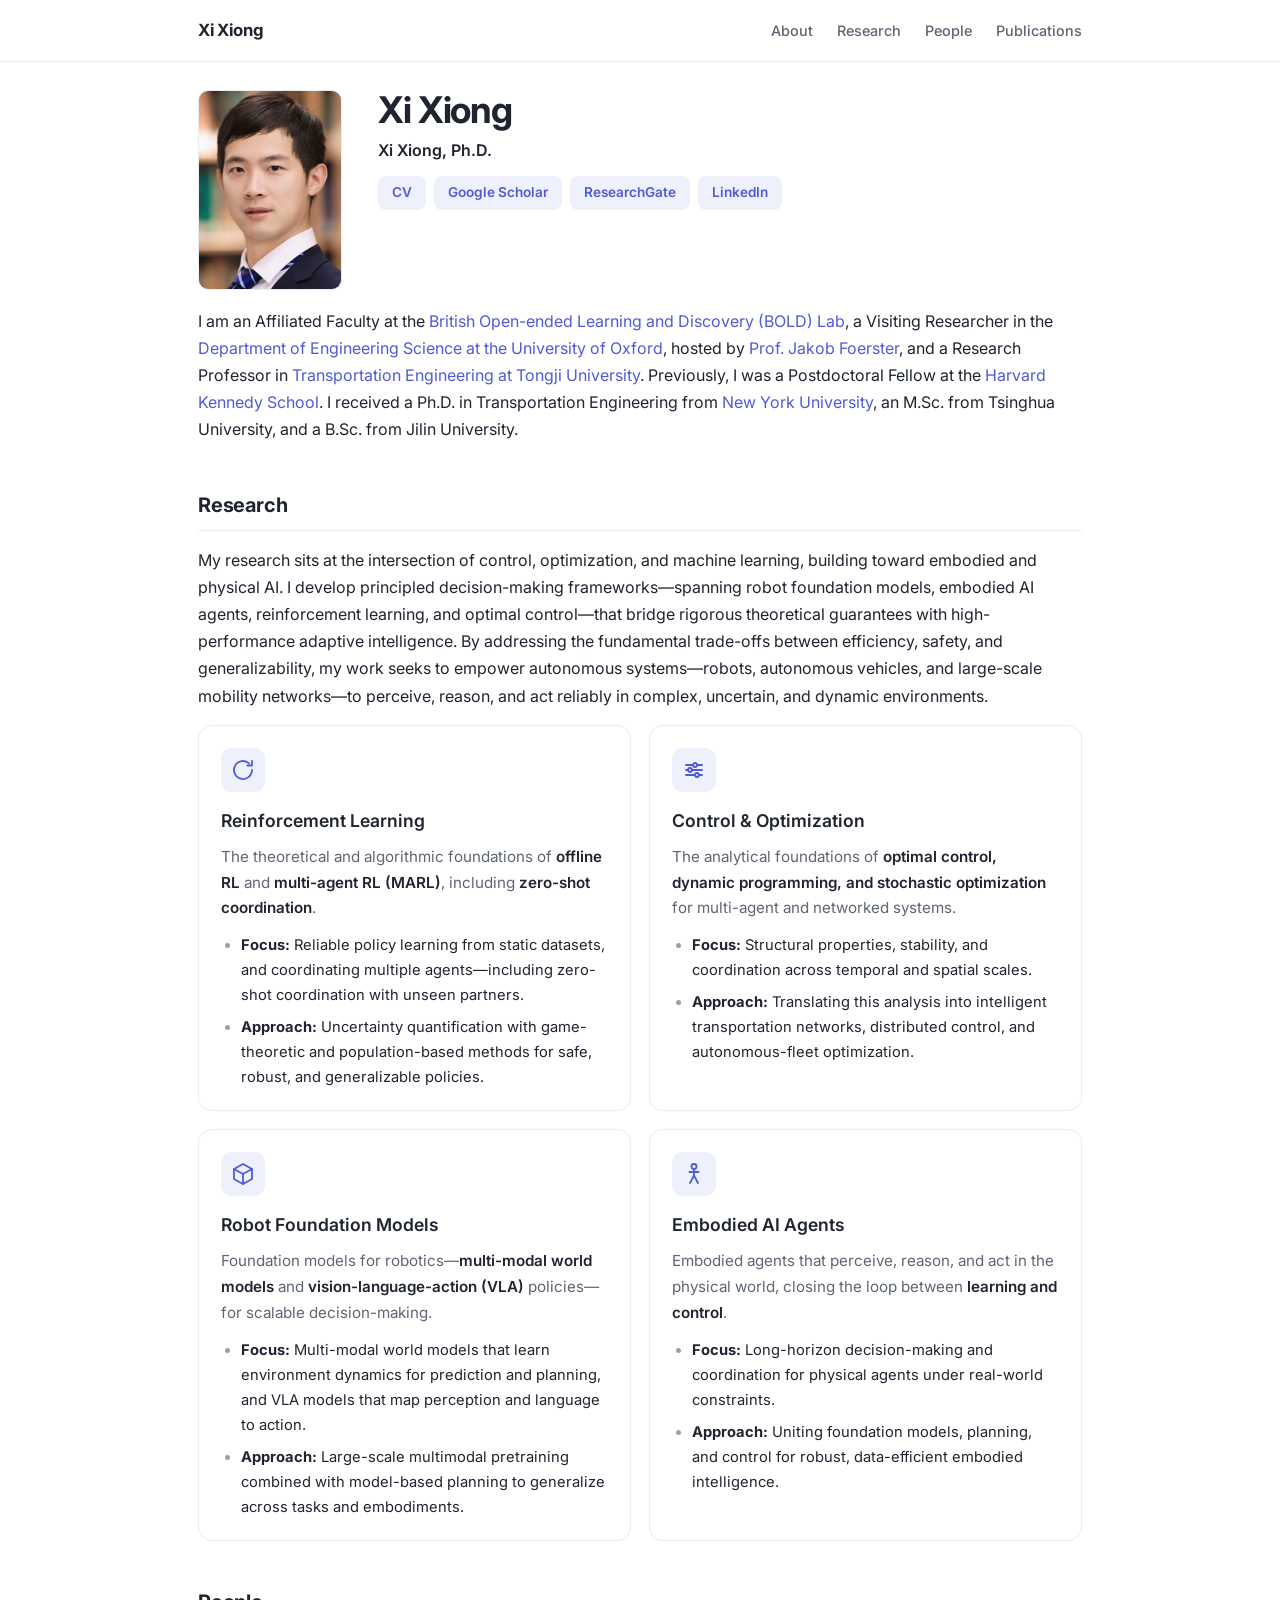
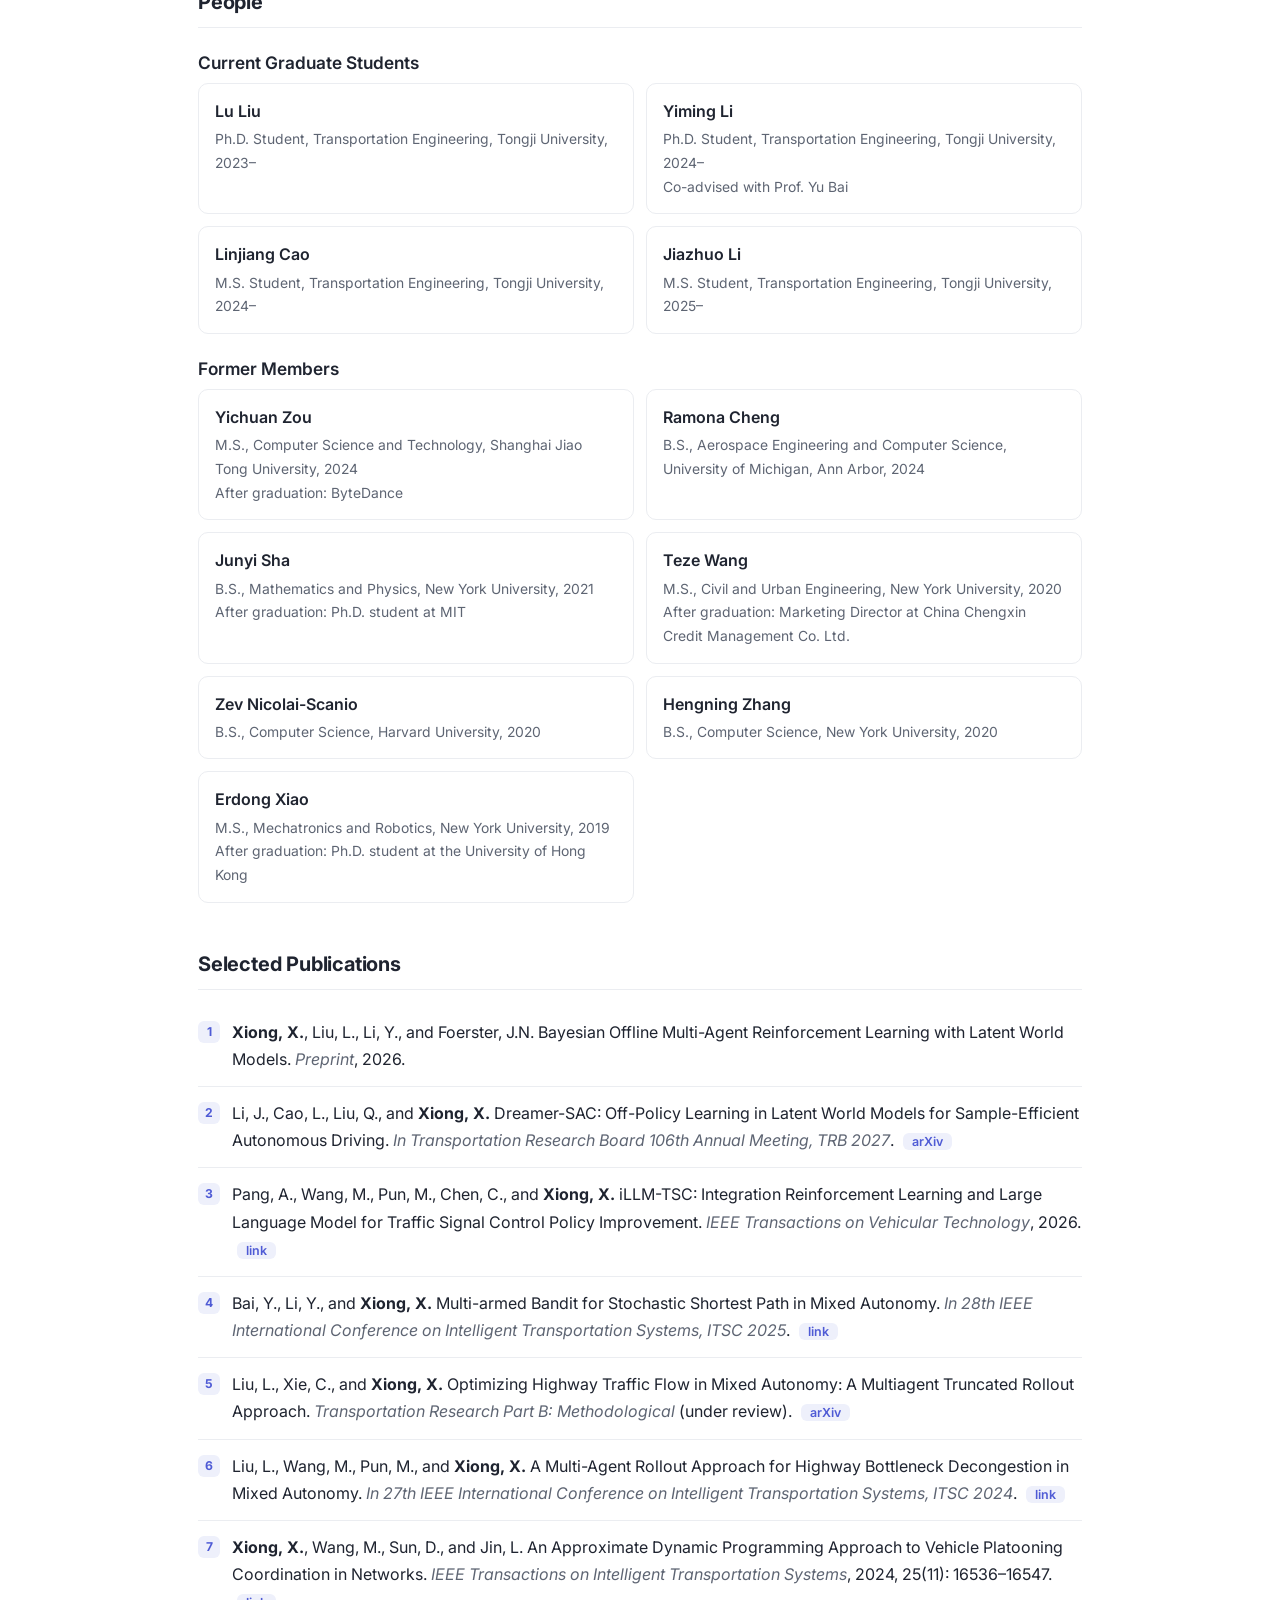
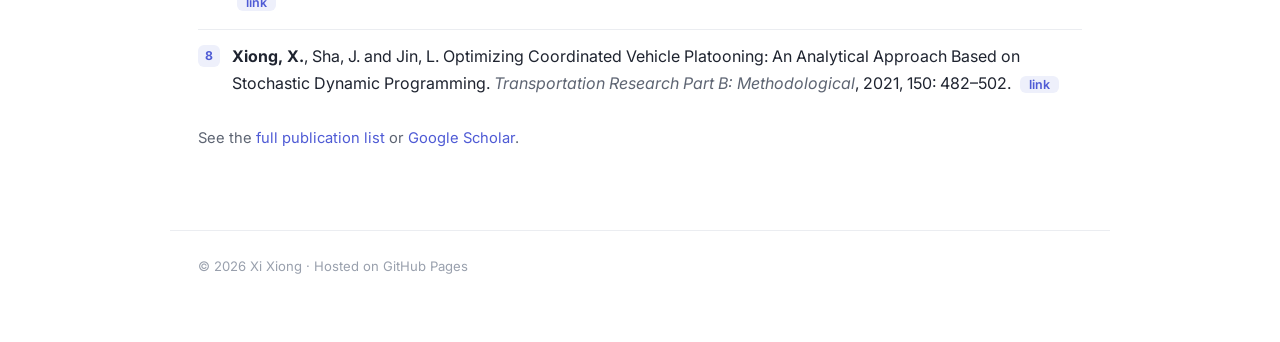
==== index.html @ fd5416a9 "Move Bayesian Offline MARL to top of selected publications Co-Authored-By: Claude Opus 4.8 <noreply@" ====
<!DOCTYPE html>
<html lang="en">
<head>
<meta charset="UTF-8" />
<meta name="viewport" content="width=device-width, initial-scale=1.0" />
<title>Xi Xiong</title>
<meta name="description" content="Xi Xiong, Ph.D. — Visiting Researcher at the University of Oxford and Research Professor at Tongji University. Robot foundation models, embodied AI agents, reinforcement learning, and control & optimization." />
<link rel="stylesheet" href="style.css" />
<link rel="preconnect" href="https://fonts.googleapis.com" />
<link rel="preconnect" href="https://fonts.gstatic.com" crossorigin />
<link href="https://fonts.googleapis.com/css2?family=Newsreader:ital,opsz,wght@0,6..72,400;0,6..72,500;0,6..72,600;1,6..72,400&family=Inter:wght@400;500;600&display=swap" rel="stylesheet" />
</head>
<body>
<header class="site-header">
  <nav class="nav">
    <a class="nav-brand" href="#top">Xi Xiong</a>
    <button class="nav-toggle" aria-label="Menu" aria-expanded="false">☰</button>
    <ul class="nav-links">
      <li><a href="#about">About</a></li>
      <li><a href="#research">Research</a></li>
      <li><a href="#people">People</a></li>
      <li><a href="#publications">Publications</a></li>
    </ul>
  </nav>
</header>

<main id="top">
  <!-- ===================== About ===================== -->
  <section id="about">
    <div class="hero">
      <div class="hero-photo">
        <img src="xiong.jpg" alt="Xi Xiong" />
      </div>
      <div class="hero-text">
        <h1>Xi Xiong</h1>
        <p class="role"><b>Xi Xiong, Ph.D.</b></p>
        <ul class="profile-links">
          <li><a href="CV_Xiong.pdf" target="_blank" rel="noopener">CV</a></li>
          <li><a href="https://scholar.google.com/citations?user=4gqyNAQAAAAJ&hl=en" target="_blank" rel="noopener">Google Scholar</a></li>
          <li><a href="https://www.researchgate.net/profile/Xi-Xiong-9" target="_blank" rel="noopener">ResearchGate</a></li>
          <li><a href="https://www.linkedin.com/in/xi-xiong-317159161/" target="_blank" rel="noopener">LinkedIn</a></li>
        </ul>
      </div>
    </div>

    <p class="lead">
      I am an Affiliated Faculty at the <a href="https://bold-lab.ai" target="_blank" rel="noopener">British Open-ended Learning and Discovery (BOLD) Lab</a>,
      a Visiting Researcher in the
      <a href="https://eng.ox.ac.uk" target="_blank" rel="noopener">Department of Engineering Science at the University of Oxford</a>,
      hosted by <a href="https://www.jakobfoerster.com" target="_blank" rel="noopener">Prof. Jakob Foerster</a>,
      and a Research Professor in
      <a href="https://tjjt.tongji.edu.cn/English_Home/HOME.htm" target="_blank" rel="noopener">Transportation Engineering at Tongji University</a>.
      Previously, I was a Postdoctoral Fellow at the
      <a href="https://www.hks.harvard.edu/" target="_blank" rel="noopener">Harvard Kennedy School</a>.
      I received a Ph.D. in Transportation Engineering from
      <a href="https://www.nyu.edu/" target="_blank" rel="noopener">New York University</a>,
      an M.Sc. from Tsinghua University, and a B.Sc. from Jilin University.
    </p>
  </section>

  <!-- ===================== Research ===================== -->
  <section id="research">
    <h2>Research</h2>
    <p>
      My research sits at the intersection of control, optimization, and machine learning, building toward embodied
      and physical AI. I develop principled decision-making frameworks—spanning robot foundation models, embodied
      AI agents, reinforcement learning, and optimal control—that bridge rigorous theoretical guarantees with
      high-performance adaptive intelligence. By addressing the fundamental trade-offs between efficiency, safety,
      and generalizability, my work seeks to empower autonomous systems—robots, autonomous vehicles, and
      large-scale mobility networks—to perceive, reason, and act reliably in complex, uncertain, and dynamic
      environments.
    </p>

    <div class="research-grid">
      <div class="research-card">
        <div class="rc-icon">
          <svg viewBox="0 0 24 24" fill="none" stroke="currentColor" stroke-width="1.8" stroke-linecap="round" stroke-linejoin="round"><path d="M21 12a9 9 0 1 1-3-6.7"/><path d="M21 3v4.5h-4.5"/></svg>
        </div>
        <h3>Reinforcement Learning</h3>
        <p>The theoretical and algorithmic foundations of <b>offline RL</b> and <b>multi-agent RL (MARL)</b>, including <b>zero-shot coordination</b>.</p>
        <ul class="tight">
          <li><b>Focus:</b> Reliable policy learning from static datasets, and coordinating multiple agents—including zero-shot coordination with unseen partners.</li>
          <li><b>Approach:</b> Uncertainty quantification with game-theoretic and population-based methods for safe, robust, and generalizable policies.</li>
        </ul>
      </div>

      <div class="research-card">
        <div class="rc-icon">
          <svg viewBox="0 0 24 24" fill="none" stroke="currentColor" stroke-width="1.8" stroke-linecap="round" stroke-linejoin="round"><path d="M4 7h7M15 7h5"/><path d="M4 12h2M10 12h10"/><path d="M4 17h9M17 17h3"/><circle cx="13" cy="7" r="2"/><circle cx="8" cy="12" r="2"/><circle cx="15" cy="17" r="2"/></svg>
        </div>
        <h3>Control &amp; Optimization</h3>
        <p>The analytical foundations of <b>optimal control, dynamic programming, and stochastic optimization</b> for multi-agent and networked systems.</p>
        <ul class="tight">
          <li><b>Focus:</b> Structural properties, stability, and coordination across temporal and spatial scales.</li>
          <li><b>Approach:</b> Translating this analysis into intelligent transportation networks, distributed control, and autonomous-fleet optimization.</li>
        </ul>
      </div>

      <div class="research-card">
        <div class="rc-icon">
          <svg viewBox="0 0 24 24" fill="none" stroke="currentColor" stroke-width="1.8" stroke-linecap="round" stroke-linejoin="round"><path d="M12 2 3 7v10l9 5 9-5V7z"/><path d="M3 7l9 5 9-5"/><path d="M12 12v10"/></svg>
        </div>
        <h3>Robot Foundation Models</h3>
        <p>Foundation models for robotics—<b>multi-modal world models</b> and <b>vision-language-action (VLA)</b> policies—for scalable decision-making.</p>
        <ul class="tight">
          <li><b>Focus:</b> Multi-modal world models that learn environment dynamics for prediction and planning, and VLA models that map perception and language to action.</li>
          <li><b>Approach:</b> Large-scale multimodal pretraining combined with model-based planning to generalize across tasks and embodiments.</li>
        </ul>
      </div>

      <div class="research-card">
        <div class="rc-icon">
          <svg viewBox="0 0 24 24" fill="none" stroke="currentColor" stroke-width="1.8" stroke-linecap="round" stroke-linejoin="round"><circle cx="12" cy="4.5" r="2.5"/><path d="M12 7v6.5"/><path d="M7.5 10h9"/><path d="M12 13.5 8 21M12 13.5 16 21"/></svg>
        </div>
        <h3>Embodied AI Agents</h3>
        <p>Embodied agents that perceive, reason, and act in the physical world, closing the loop between <b>learning and control</b>.</p>
        <ul class="tight">
          <li><b>Focus:</b> Long-horizon decision-making and coordination for physical agents under real-world constraints.</li>
          <li><b>Approach:</b> Uniting foundation models, planning, and control for robust, data-efficient embodied intelligence.</li>
        </ul>
      </div>
    </div>
  </section>

  <!-- ===================== People ===================== -->
  <section id="people">
    <h2>People</h2>

    <h3>Current Graduate Students</h3>
    <div class="people-group">
      <div class="person">
        <div class="name">Lu Liu</div>
        <div class="meta">Ph.D. Student, Transportation Engineering, Tongji University, 2023–</div>
      </div>
      <div class="person">
        <div class="name">Yiming Li</div>
        <div class="meta">Ph.D. Student, Transportation Engineering, Tongji University, 2024–<br />
          Co-advised with <a href="https://tjjt.tongji.edu.cn/info/3028/9691.htm" target="_blank" rel="noopener">Prof. Yu Bai</a></div>
      </div>
      <div class="person">
        <div class="name">Linjiang Cao</div>
        <div class="meta">M.S. Student, Transportation Engineering, Tongji University, 2024–</div>
      </div>
      <div class="person">
        <div class="name">Jiazhuo Li</div>
        <div class="meta">M.S. Student, Transportation Engineering, Tongji University, 2025–</div>
      </div>
    </div>

    <h3>Former Members</h3>
    <div class="people-group">
      <div class="person">
        <div class="name">Yichuan Zou</div>
        <div class="meta">M.S., Computer Science and Technology, Shanghai Jiao Tong University, 2024<br />
          After graduation: ByteDance</div>
      </div>
      <div class="person">
        <div class="name">Ramona Cheng</div>
        <div class="meta">B.S., Aerospace Engineering and Computer Science, University of Michigan, Ann Arbor, 2024</div>
      </div>
      <div class="person">
        <div class="name">Junyi Sha</div>
        <div class="meta">B.S., Mathematics and Physics, New York University, 2021<br />
          After graduation: Ph.D. student at MIT</div>
      </div>
      <div class="person">
        <div class="name">Teze Wang</div>
        <div class="meta">M.S., Civil and Urban Engineering, New York University, 2020<br />
          After graduation: Marketing Director at China Chengxin Credit Management Co. Ltd.</div>
      </div>
      <div class="person">
        <div class="name">Zev Nicolai-Scanio</div>
        <div class="meta">B.S., Computer Science, Harvard University, 2020</div>
      </div>
      <div class="person">
        <div class="name">Hengning Zhang</div>
        <div class="meta">B.S., Computer Science, New York University, 2020</div>
      </div>
      <div class="person">
        <div class="name">Erdong Xiao</div>
        <div class="meta">M.S., Mechatronics and Robotics, New York University, 2019<br />
          After graduation: Ph.D. student at the University of Hong Kong</div>
      </div>
    </div>
  </section>

  <!-- ===================== Selected Publications ===================== -->
  <section id="publications">
    <h2>Selected Publications</h2>
    <ol class="pub-list">
      <li><span class="me">Xiong, X.</span>, Liu, L., Li, Y., and Foerster, J.N. Bayesian Offline Multi-Agent Reinforcement Learning with Latent World Models. <i>Preprint</i>, 2026.</li>
      <li>Li, J., Cao, L., Liu, Q., and <span class="me">Xiong, X.</span> Dreamer-SAC: Off-Policy Learning in Latent World Models for Sample-Efficient Autonomous Driving. <i>In Transportation Research Board 106th Annual Meeting, TRB 2027</i>. <a class="taglink" href="https://arxiv.org/abs/2608.10386" target="_blank" rel="noopener">arXiv</a></li>
      <li>Pang, A., Wang, M., Pun, M., Chen, C., and <span class="me">Xiong, X.</span> iLLM-TSC: Integration Reinforcement Learning and Large Language Model for Traffic Signal Control Policy Improvement. <i>IEEE Transactions on Vehicular Technology</i>, 2026. <a class="taglink" href="https://ieeexplore.ieee.org/abstract/document/11434951" target="_blank" rel="noopener">link</a></li>
      <li>Bai, Y., Li, Y., and <span class="me">Xiong, X.</span> Multi-armed Bandit for Stochastic Shortest Path in Mixed Autonomy. <i>In 28th IEEE International Conference on Intelligent Transportation Systems, ITSC 2025</i>. <a class="taglink" href="https://ieeexplore.ieee.org/document/11423731" target="_blank" rel="noopener">link</a></li>
      <li>Liu, L., Xie, C., and <span class="me">Xiong, X.</span> Optimizing Highway Traffic Flow in Mixed Autonomy: A Multiagent Truncated Rollout Approach. <i>Transportation Research Part B: Methodological</i> (under review). <a class="taglink" href="https://arxiv.org/pdf/2508.19203" target="_blank" rel="noopener">arXiv</a></li>
      <li>Liu, L., Wang, M., Pun, M., and <span class="me">Xiong, X.</span> A Multi-Agent Rollout Approach for Highway Bottleneck Decongestion in Mixed Autonomy. <i>In 27th IEEE International Conference on Intelligent Transportation Systems, ITSC 2024</i>. <a class="taglink" href="https://ieeexplore.ieee.org/document/10920050" target="_blank" rel="noopener">link</a></li>
      <li><span class="me">Xiong, X.</span>, Wang, M., Sun, D., and Jin, L. An Approximate Dynamic Programming Approach to Vehicle Platooning Coordination in Networks. <i>IEEE Transactions on Intelligent Transportation Systems</i>, 2024, 25(11): 16536–16547. <a class="taglink" href="https://ieeexplore.ieee.org/abstract/document/10591414" target="_blank" rel="noopener">link</a></li>
      <li><span class="me">Xiong, X.</span>, Sha, J. and Jin, L. Optimizing Coordinated Vehicle Platooning: An Analytical Approach Based on Stochastic Dynamic Programming. <i>Transportation Research Part B: Methodological</i>, 2021, 150: 482–502. <a class="taglink" href="https://www.sciencedirect.com/science/article/pii/S019126152100120X?dgcid=coauthor" target="_blank" rel="noopener">link</a></li>
    </ol>
    <p class="see-all">See the <a href="publication.html">full publication list</a> or <a href="https://scholar.google.com/citations?user=4gqyNAQAAAAJ&hl=en" target="_blank" rel="noopener">Google Scholar</a>.</p>
  </section>
</main>

<footer class="site-footer">
  <p>© <span id="year"></span> Xi Xiong · Hosted on GitHub Pages</p>
</footer>

<script>
  document.getElementById('year').textContent = new Date().getFullYear();
  const toggle = document.querySelector('.nav-toggle');
  const links = document.querySelector('.nav-links');
  toggle.addEventListener('click', () => {
    const open = links.classList.toggle('open');
    toggle.setAttribute('aria-expanded', open);
  });
  links.addEventListener('click', e => { if (e.target.tagName === 'A') links.classList.remove('open'); });
</script>
</body>
</html>
---- style.css ----
/* ============================================================
   Clean single-accent theme — restrained, mostly neutral
   ============================================================ */
:root {
  --bg: #ffffff;
  --fg: #1f2430;
  --muted: #5e6573;
  --faint: #99a0ad;
  --line: #ebedf1;
  --card: #ffffff;

  --accent: #4f5bd5;        /* one calm indigo accent */
  --accent-dark: #3a45b0;
  --accent-soft: #eef0fb;

  --sans: 'Inter', -apple-system, BlinkMacSystemFont, 'Segoe UI', Helvetica, Arial, sans-serif;
  --maxw: 940px;
}

* { box-sizing: border-box; }
html { scroll-behavior: smooth; }
body {
  margin: 0;
  background: var(--bg);
  color: var(--fg);
  font-family: var(--sans);
  font-size: 16px;
  line-height: 1.7;
  -webkit-font-smoothing: antialiased;
}

a { color: var(--accent); text-decoration: none; }
a:hover { color: var(--accent-dark); text-decoration: underline; text-underline-offset: 2px; }

/* ===== Header / nav ===== */
.site-header {
  position: sticky; top: 0; z-index: 50;
  background: rgba(255, 255, 255, 0.9);
  backdrop-filter: blur(8px);
  border-bottom: 1px solid var(--line);
}
.nav {
  max-width: var(--maxw);
  margin: 0 auto;
  padding: 16px 28px;
  display: flex; align-items: center; justify-content: space-between;
}
.nav-brand { font-size: 1.05rem; font-weight: 700; color: var(--fg); letter-spacing: -0.01em; }
.nav-links { display: flex; gap: 24px; list-style: none; margin: 0; padding: 0; }
.nav-links a { color: var(--muted); font-size: 0.9rem; font-weight: 500; }
.nav-links a:hover { color: var(--accent); text-decoration: none; }
.nav-links a.current { color: var(--accent); }
.nav-toggle { display: none; background: none; border: none; font-size: 1.3rem; cursor: pointer; color: var(--fg); }

/* ===== Layout ===== */
main { max-width: var(--maxw); margin: 0 auto; padding: 0 28px 20px; }

/* Single-page sections */
section[id] { scroll-margin-top: 76px; }
section + section { margin-top: 8px; }
.lead { margin-top: 2px; }
.see-all { margin-top: 16px; font-size: 0.92rem; color: var(--muted); }

.page-title {
  font-size: 2.1rem; font-weight: 700; letter-spacing: -0.02em;
  margin: 30px 0 10px;
}
h2 {
  font-size: 1.25rem; font-weight: 700; letter-spacing: -0.01em;
  margin: 44px 0 16px; padding-bottom: 8px;
  border-bottom: 1px solid var(--line);
}
h3 { font-size: 1.08rem; font-weight: 600; margin: 20px 0 6px; }
p { margin: 0 0 15px; }

/* ===== Home hero ===== */
.hero { display: flex; gap: 36px; align-items: flex-start; padding: 28px 0 8px; }
.hero-photo img {
  width: 144px; height: 200px; object-fit: cover;
  border-radius: 10px; border: 1px solid var(--line);
}
.hero-text h1 { font-size: 2.3rem; font-weight: 700; letter-spacing: -0.03em; margin: 0 0 8px; line-height: 1.08; }
.hero-text .role { margin: 0 0 12px; }
.hero-text .role b { font-weight: 600; }
.affil { color: var(--muted); font-size: 0.92rem; margin: 0 0 14px; }
.affil a { color: var(--muted); }
.affil a:hover { color: var(--accent); }

.profile-links {
  display: flex; flex-wrap: wrap; gap: 8px;
  list-style: none; margin: 12px 0 0; padding: 0;
}
.profile-links a {
  display: inline-block; padding: 5px 14px; border-radius: 8px;
  background: var(--accent-soft); color: var(--accent);
  font-size: 0.85rem; font-weight: 600;
}
.profile-links a:hover { background: var(--accent); color: #fff; text-decoration: none; }

/* ===== Lists ===== */
ul.tight { margin: 0 0 14px; padding-left: 20px; }
ul.tight li { margin-bottom: 5px; }
ul.tight li::marker { color: var(--faint); }

/* Interests — vertical list, one topic per row */
.interests { display: flex; flex-direction: column; list-style: none; margin: 4px 0 8px; padding: 0; }
.interests li {
  position: relative; padding: 4px 0 4px 20px;
  font-size: 0.96rem; font-weight: 500;
  border-bottom: 1px solid var(--line);
}
.interests li:last-child { border-bottom: none; }
.interests li::before {
  content: ""; position: absolute; left: 2px; top: 50%;
  transform: translateY(-50%);
  width: 6px; height: 6px; border-radius: 50%;
  background: var(--accent);
}

/* News */
.news { list-style: none; margin: 0; padding: 0; }
.news li { padding: 14px 0; border-bottom: 1px solid var(--line); display: flex; gap: 20px; }
.news li:last-child { border-bottom: none; }
.news .date {
  flex: none; min-width: 100px; color: var(--accent);
  font-size: 0.8rem; font-weight: 600; padding-top: 2px;
}
.news .what { margin: 0; }

/* ===== Research ===== */
.research-grid { display: grid; grid-template-columns: 1fr 1fr; gap: 18px; margin-top: 4px; }
.research-card {
  background: var(--card); border: 1px solid var(--line);
  border-radius: 14px; padding: 22px 22px 20px;
}
.rc-icon {
  width: 44px; height: 44px; border-radius: 11px;
  background: var(--accent-soft); color: var(--accent);
  display: flex; align-items: center; justify-content: center;
  margin-bottom: 14px;
}
.rc-icon svg { width: 24px; height: 24px; }
.research-card h3 { margin: 0 0 8px; font-size: 1.1rem; }
.research-card > p { margin: 0 0 12px; font-size: 0.95rem; color: var(--muted); }
.research-card > p b { color: var(--fg); font-weight: 600; }
.research-card ul.tight { margin: 0; font-size: 0.92rem; }
.research-card ul.tight li { margin-bottom: 7px; }
.research-card ul.tight li:last-child { margin-bottom: 0; }

/* ===== People ===== */
.people-group { display: grid; grid-template-columns: 1fr 1fr; gap: 12px; }
.person {
  background: var(--card); border: 1px solid var(--line);
  border-radius: 10px; padding: 14px 16px;
}
.person .name { font-weight: 600; }
.person .meta { color: var(--muted); font-size: 0.87rem; margin-top: 3px; }
.person .meta .after { color: var(--accent); }
.person .meta a { color: var(--muted); }
.person .meta a:hover { color: var(--accent); }

/* ===== Publications ===== */
.pub-list { margin: 0; padding: 0; list-style: none; counter-reset: pub; }
.pub-list li {
  position: relative; padding: 13px 0 13px 34px;
  border-bottom: 1px solid var(--line);
}
.pub-list li:last-child { border-bottom: none; }
.pub-list li::before {
  counter-increment: pub; content: counter(pub);
  position: absolute; left: 0; top: 15px;
  width: 22px; height: 22px; line-height: 22px; text-align: center;
  background: var(--accent-soft); color: var(--accent);
  border-radius: 6px; font-size: 0.76rem; font-weight: 700;
}
.pub-list i { color: var(--muted); }
.pub-list .me { color: var(--fg); font-weight: 700; }
.taglink {
  font-size: 0.78rem; font-weight: 600;
  margin-left: 5px; padding: 1px 9px; border-radius: 6px;
  background: var(--accent-soft); color: var(--accent);
}
.taglink:hover { background: var(--accent); color: #fff; text-decoration: none; }

/* ===== Teaching ===== */
.teach-block { margin-bottom: 18px; }
.teach-block .inst { font-weight: 600; }

/* ===== Footer ===== */
.site-footer {
  max-width: var(--maxw); margin: 44px auto 0;
  padding: 24px 28px 50px; border-top: 1px solid var(--line);
  color: var(--faint); font-size: 0.82rem;
}

/* ===== Mobile ===== */
@media (max-width: 660px) {
  .nav-toggle { display: block; }
  .nav-links {
    display: none; position: absolute; top: 100%; left: 0; right: 0;
    flex-direction: column; gap: 0;
    background: var(--bg); border-bottom: 1px solid var(--line);
    padding: 6px 28px 16px;
  }
  .nav-links.open { display: flex; }
  .nav-links li { padding: 8px 0; }
  .hero { flex-direction: column; gap: 20px; padding-top: 44px; }
  .research-grid { grid-template-columns: 1fr; }
  .people-group { grid-template-columns: 1fr; }
  .news li { flex-direction: column; gap: 3px; }
}
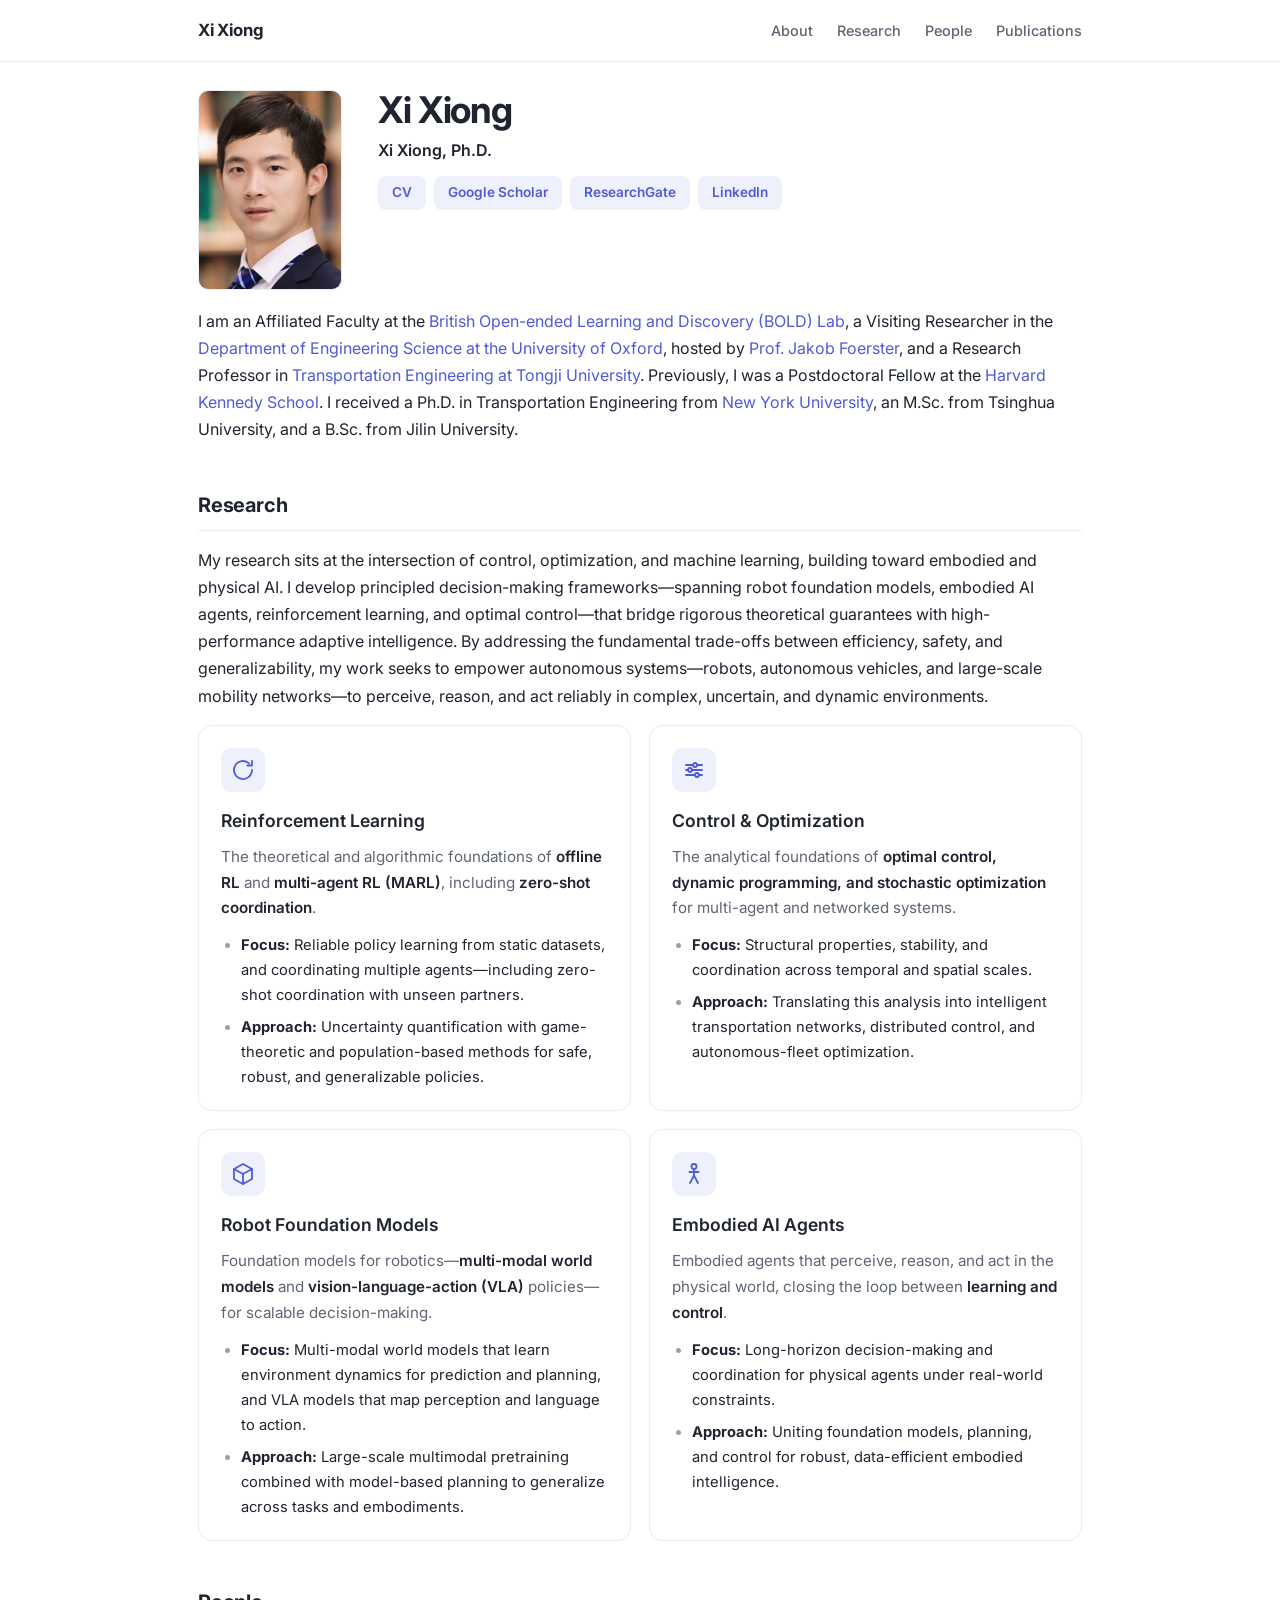
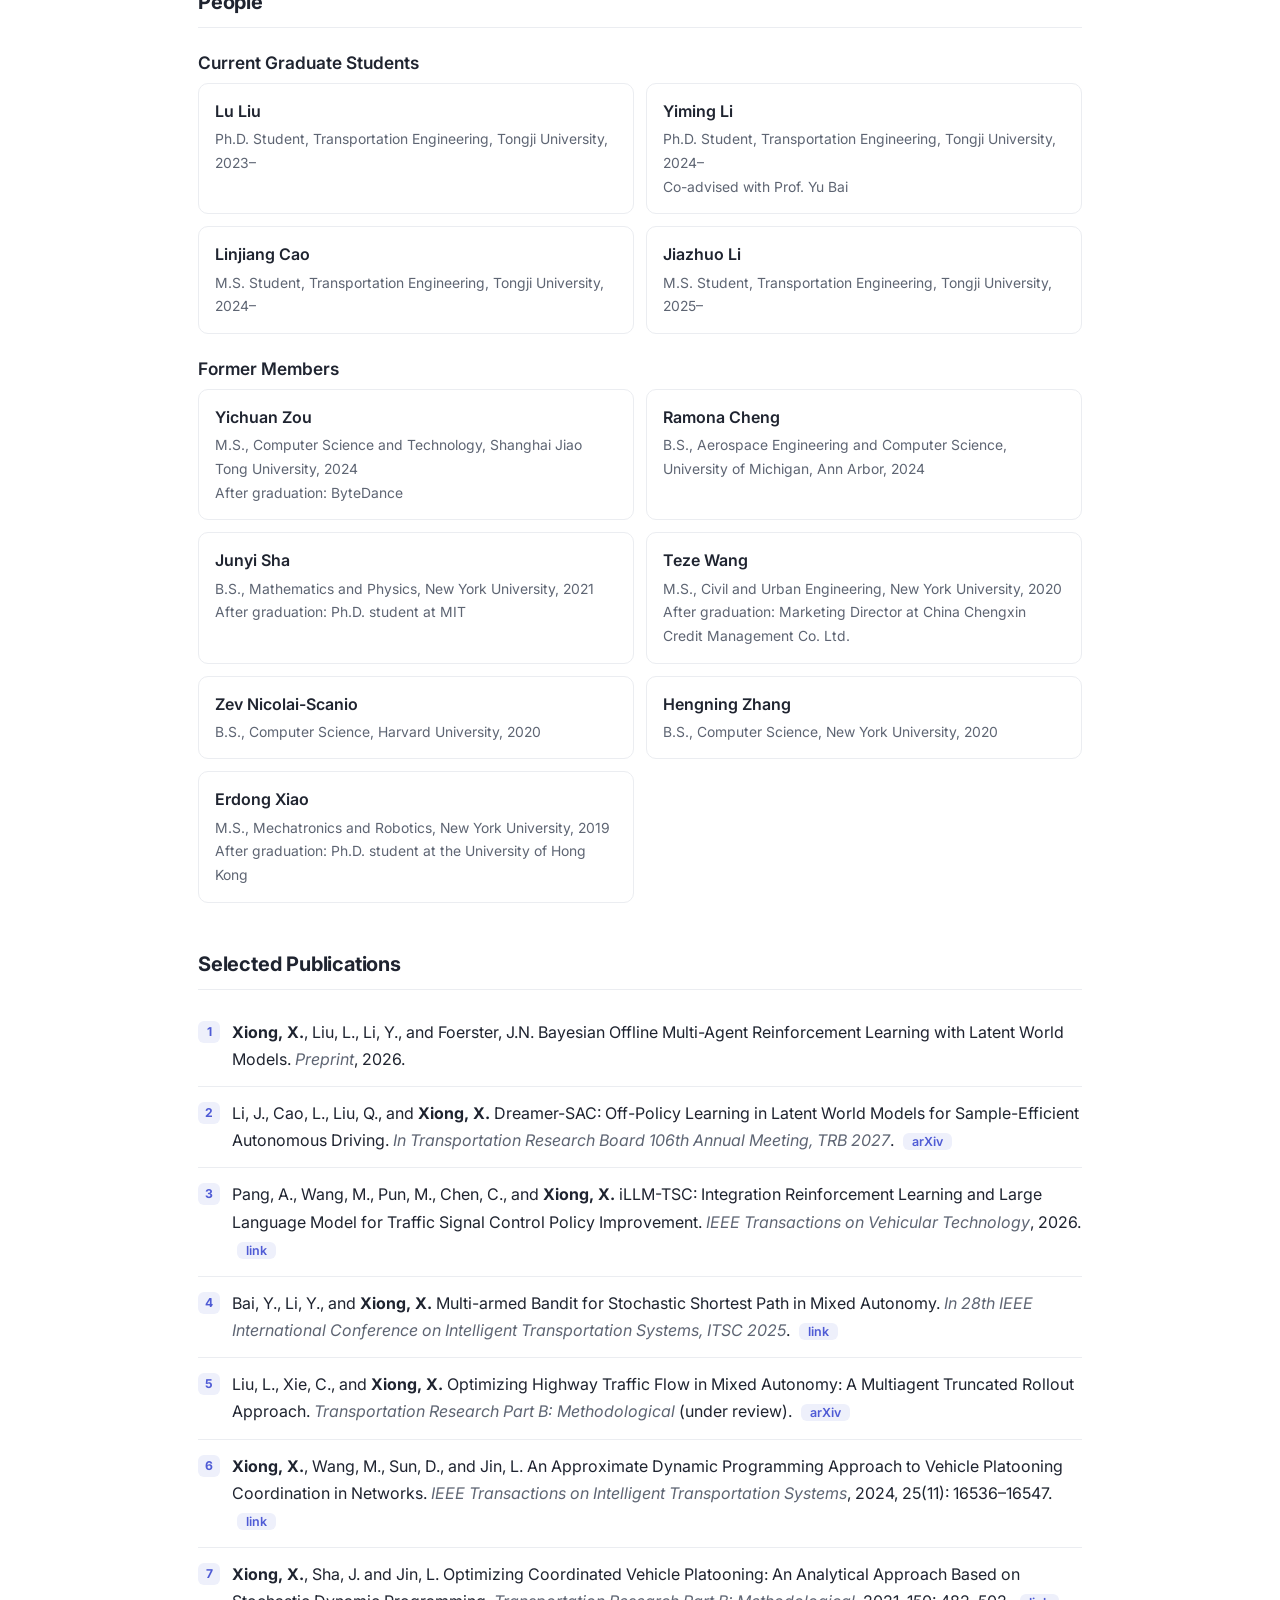
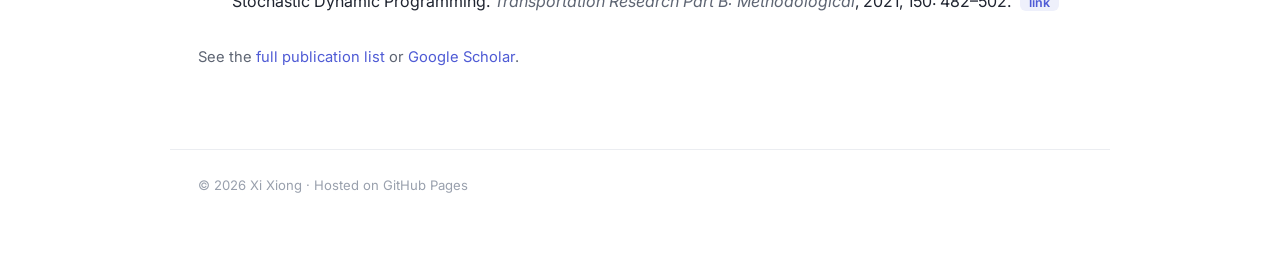
==== commit cd62e90c: "Remove Multi-Agent Rollout (ITSC 2024) from selected publications Co-Authored-By: Claude Opus 4.8 <n" ====
--- a/index.html
+++ b/index.html
@@ -193,7 +193,6 @@
       <li>Pang, A., Wang, M., Pun, M., Chen, C., and <span class="me">Xiong, X.</span> iLLM-TSC: Integration Reinforcement Learning and Large Language Model for Traffic Signal Control Policy Improvement. <i>IEEE Transactions on Vehicular Technology</i>, 2026. <a class="taglink" href="https://ieeexplore.ieee.org/abstract/document/11434951" target="_blank" rel="noopener">link</a></li>
       <li>Bai, Y., Li, Y., and <span class="me">Xiong, X.</span> Multi-armed Bandit for Stochastic Shortest Path in Mixed Autonomy. <i>In 28th IEEE International Conference on Intelligent Transportation Systems, ITSC 2025</i>. <a class="taglink" href="https://ieeexplore.ieee.org/document/11423731" target="_blank" rel="noopener">link</a></li>
       <li>Liu, L., Xie, C., and <span class="me">Xiong, X.</span> Optimizing Highway Traffic Flow in Mixed Autonomy: A Multiagent Truncated Rollout Approach. <i>Transportation Research Part B: Methodological</i> (under review). <a class="taglink" href="https://arxiv.org/pdf/2508.19203" target="_blank" rel="noopener">arXiv</a></li>
-      <li>Liu, L., Wang, M., Pun, M., and <span class="me">Xiong, X.</span> A Multi-Agent Rollout Approach for Highway Bottleneck Decongestion in Mixed Autonomy. <i>In 27th IEEE International Conference on Intelligent Transportation Systems, ITSC 2024</i>. <a class="taglink" href="https://ieeexplore.ieee.org/document/10920050" target="_blank" rel="noopener">link</a></li>
       <li><span class="me">Xiong, X.</span>, Wang, M., Sun, D., and Jin, L. An Approximate Dynamic Programming Approach to Vehicle Platooning Coordination in Networks. <i>IEEE Transactions on Intelligent Transportation Systems</i>, 2024, 25(11): 16536–16547. <a class="taglink" href="https://ieeexplore.ieee.org/abstract/document/10591414" target="_blank" rel="noopener">link</a></li>
       <li><span class="me">Xiong, X.</span>, Sha, J. and Jin, L. Optimizing Coordinated Vehicle Platooning: An Analytical Approach Based on Stochastic Dynamic Programming. <i>Transportation Research Part B: Methodological</i>, 2021, 150: 482–502. <a class="taglink" href="https://www.sciencedirect.com/science/article/pii/S019126152100120X?dgcid=coauthor" target="_blank" rel="noopener">link</a></li>
     </ol>
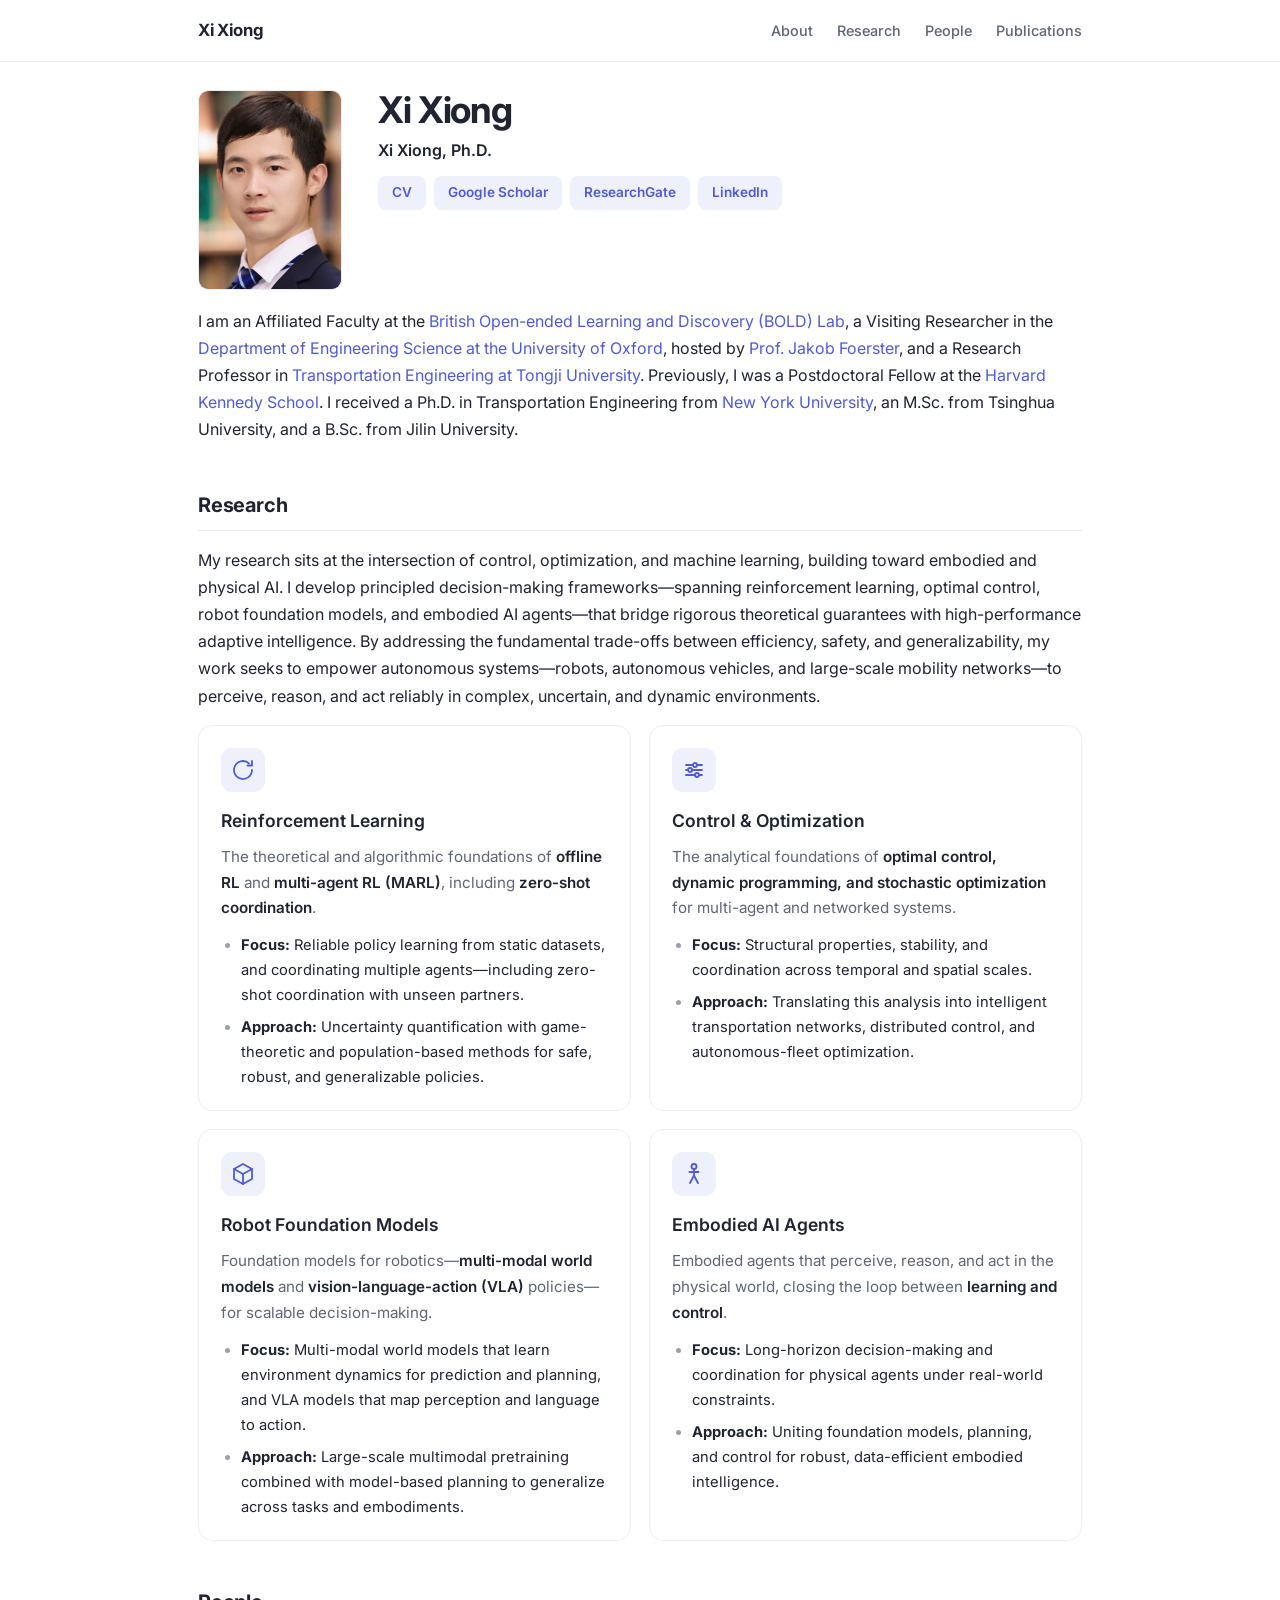
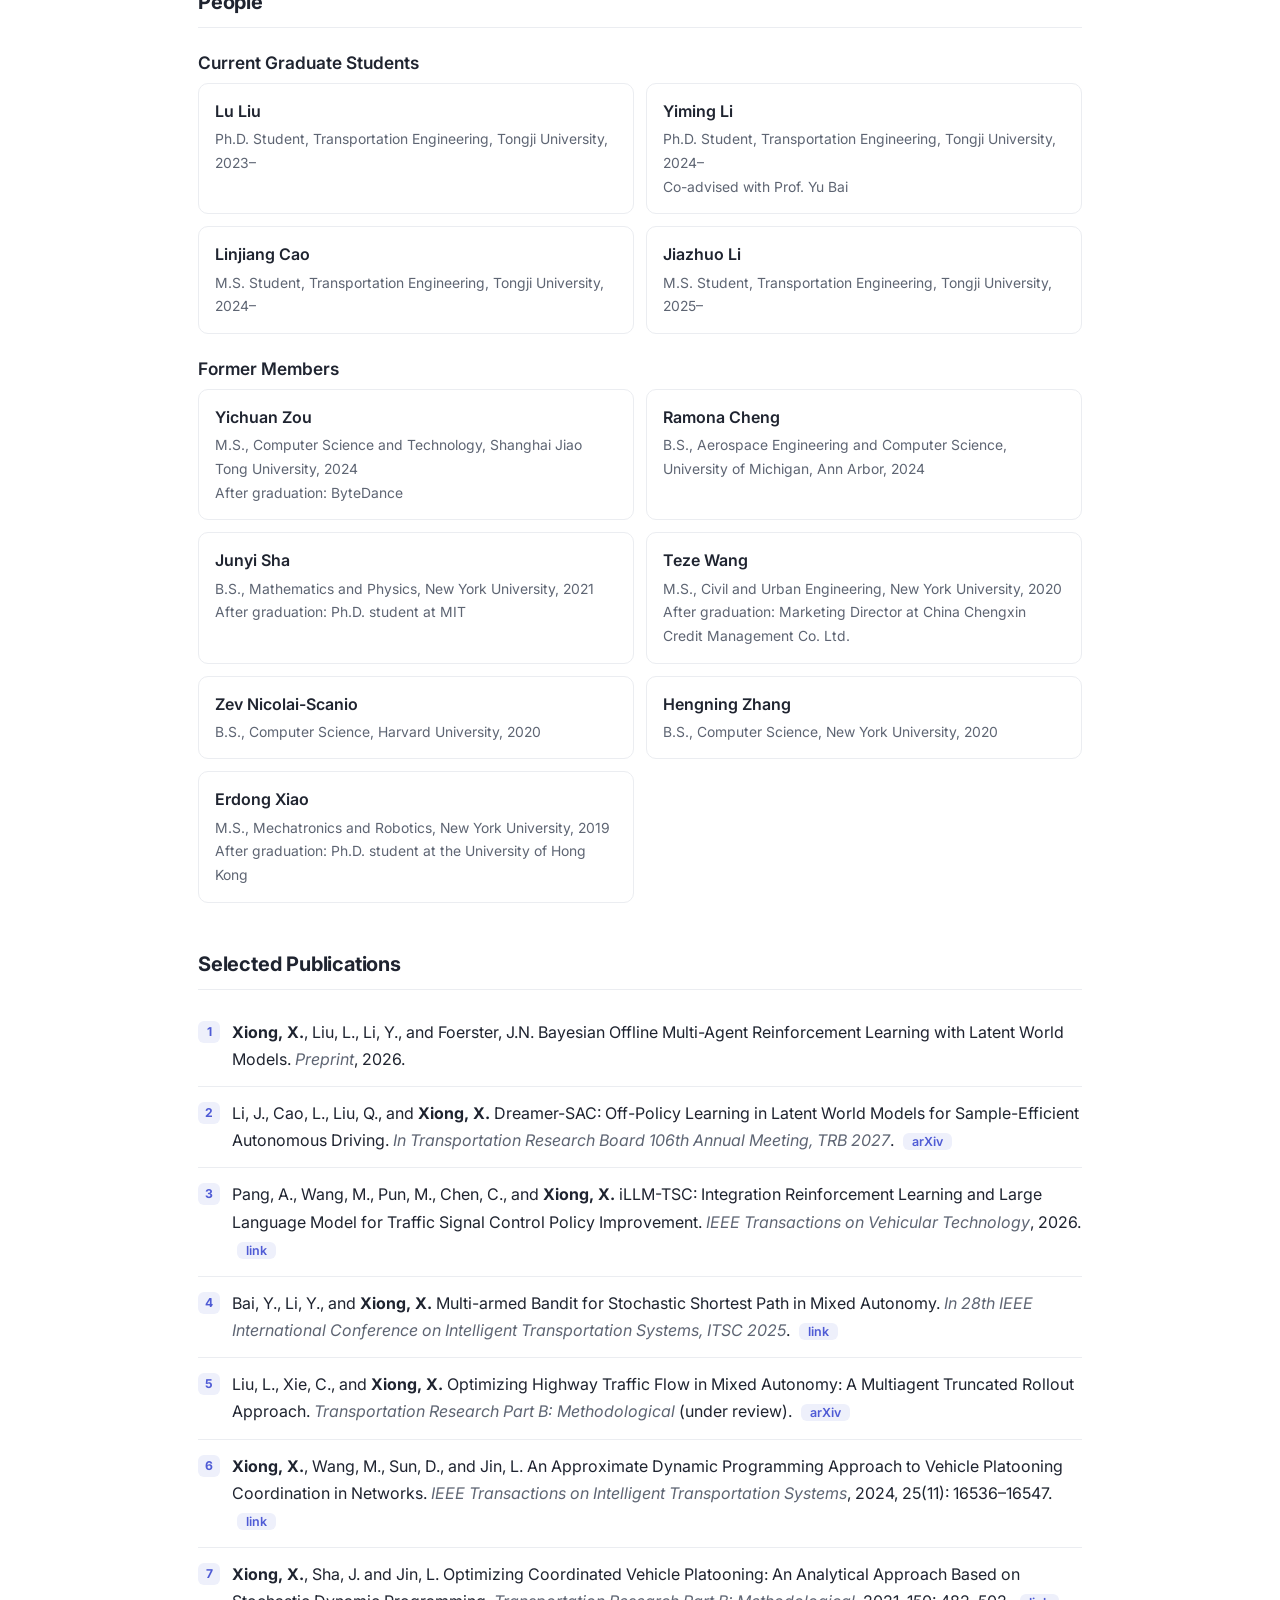
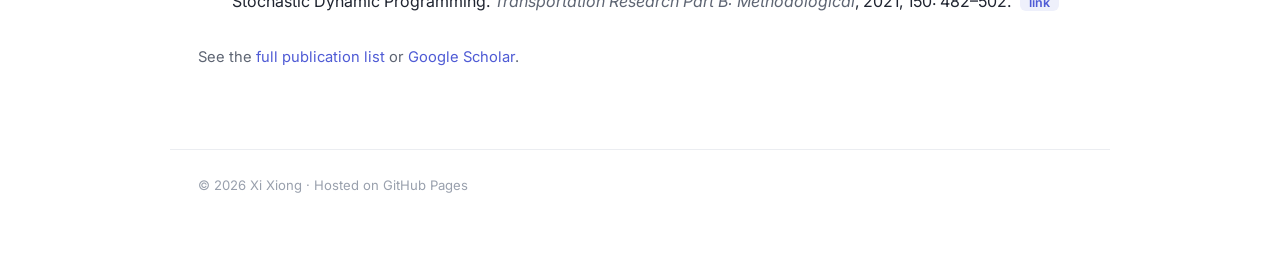
==== commit 83fb4107: "Reorder research summary list to match direction order Co-Authored-By: Claude Opus 4.8 <noreply@anth" ====
--- a/index.html
+++ b/index.html
@@ -63,8 +63,8 @@
     <h2>Research</h2>
     <p>
       My research sits at the intersection of control, optimization, and machine learning, building toward embodied
-      and physical AI. I develop principled decision-making frameworks—spanning robot foundation models, embodied
-      AI agents, reinforcement learning, and optimal control—that bridge rigorous theoretical guarantees with
+      and physical AI. I develop principled decision-making frameworks—spanning reinforcement learning, optimal
+      control, robot foundation models, and embodied AI agents—that bridge rigorous theoretical guarantees with
       high-performance adaptive intelligence. By addressing the fundamental trade-offs between efficiency, safety,
       and generalizability, my work seeks to empower autonomous systems—robots, autonomous vehicles, and
       large-scale mobility networks—to perceive, reason, and act reliably in complex, uncertain, and dynamic
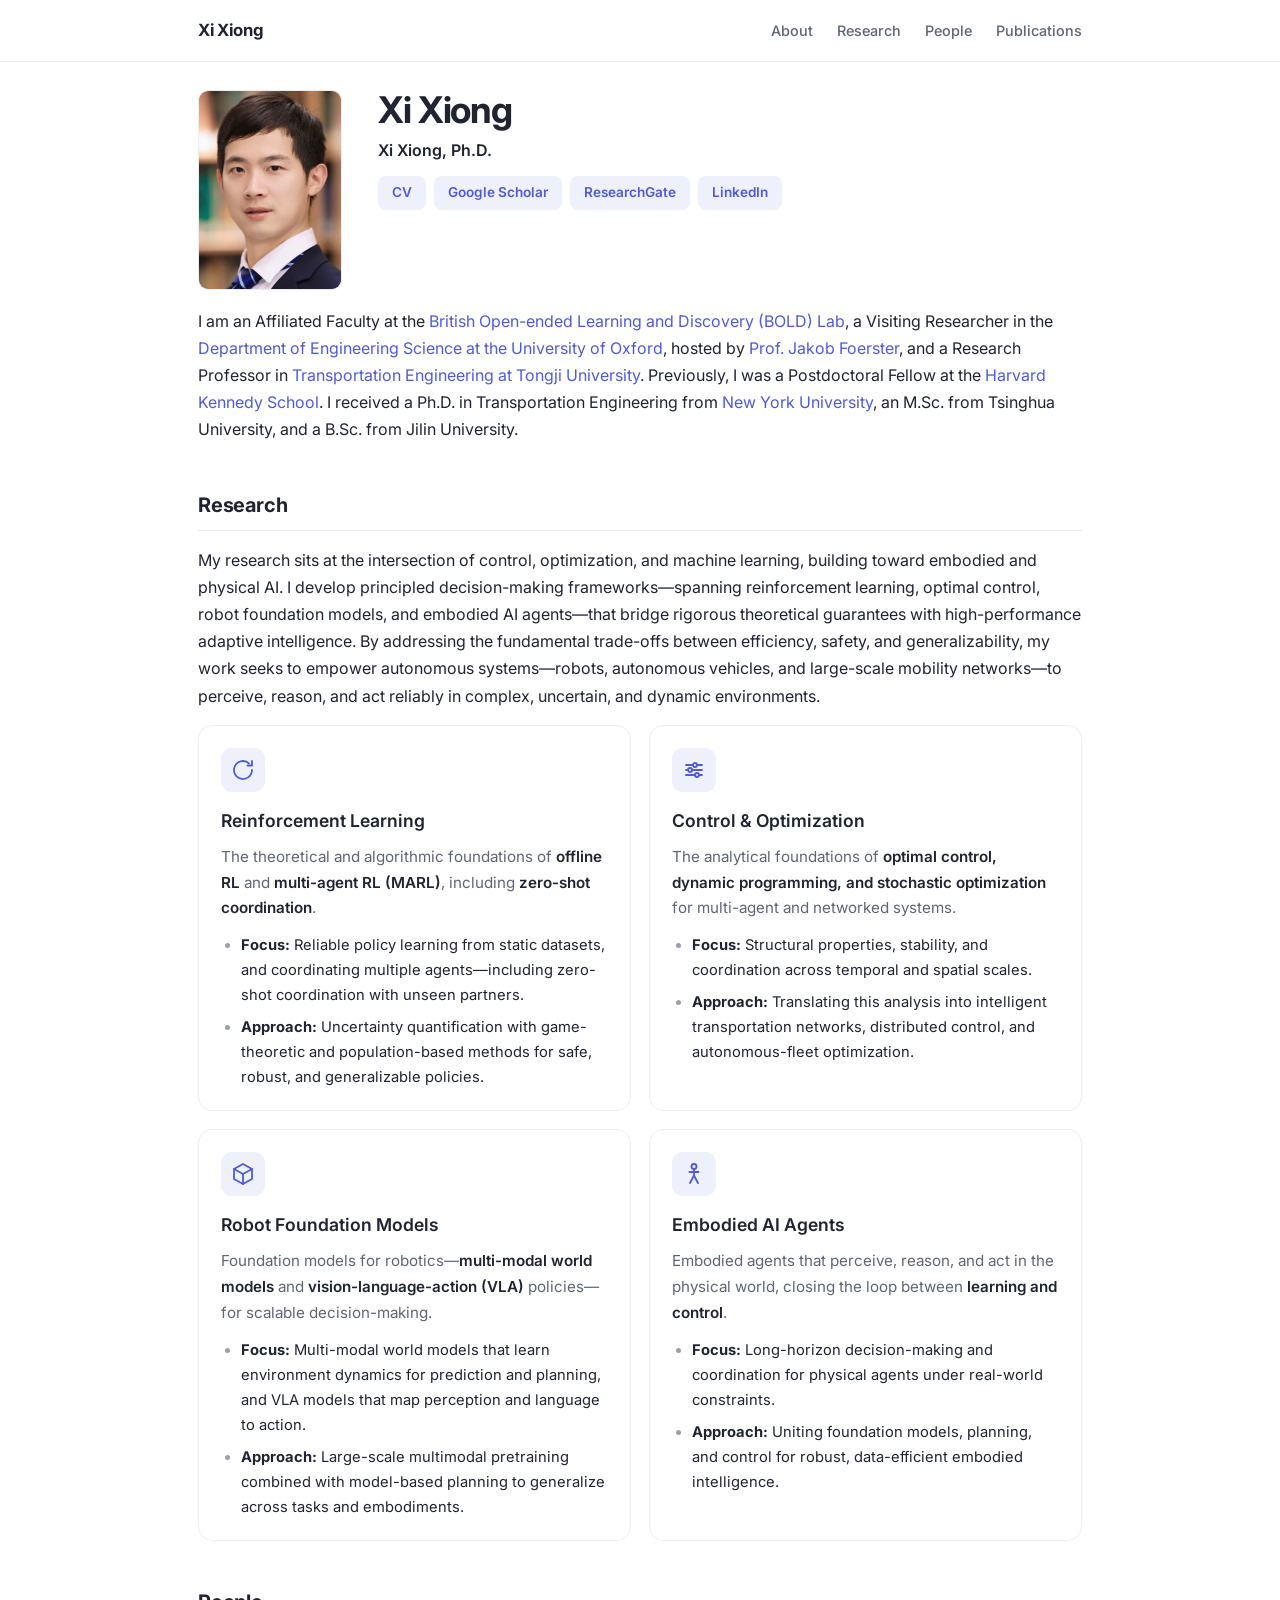
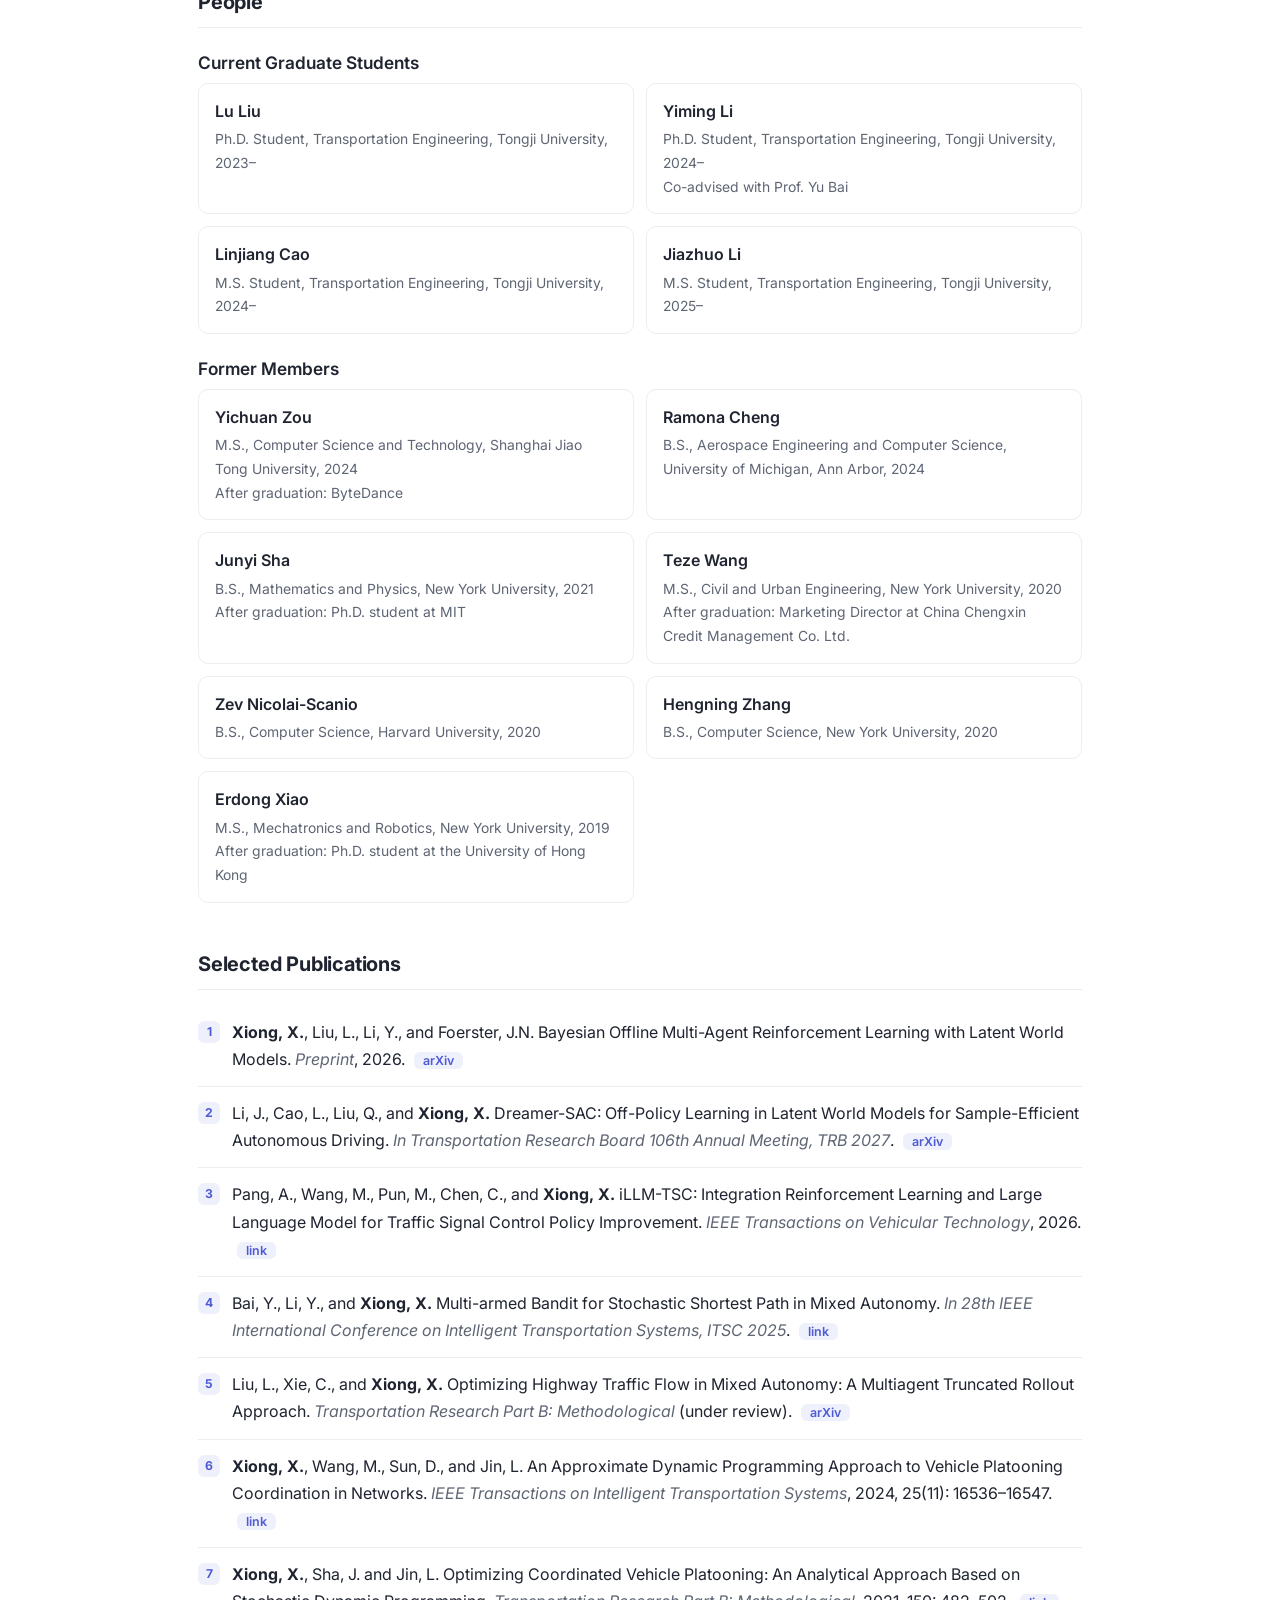
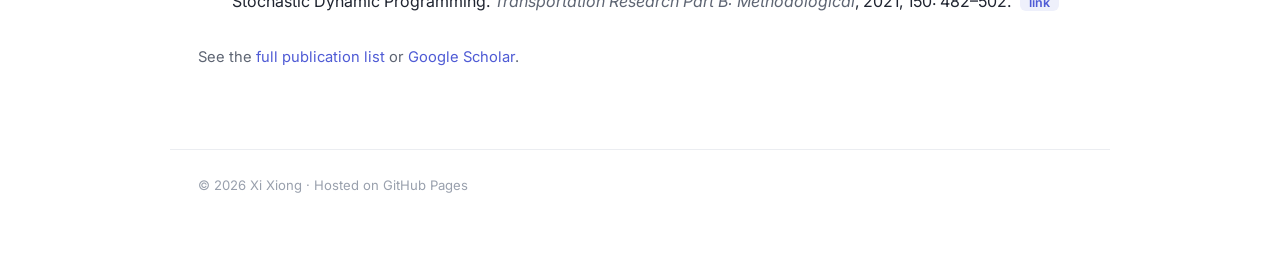
==== commit d37b003d: "Add arXiv link to Bayesian Offline MARL paper Co-Authored-By: Claude Opus 4.8 <noreply@anthropic.com" ====
--- a/index.html
+++ b/index.html
@@ -188,7 +188,7 @@
   <section id="publications">
     <h2>Selected Publications</h2>
     <ol class="pub-list">
-      <li><span class="me">Xiong, X.</span>, Liu, L., Li, Y., and Foerster, J.N. Bayesian Offline Multi-Agent Reinforcement Learning with Latent World Models. <i>Preprint</i>, 2026.</li>
+      <li><span class="me">Xiong, X.</span>, Liu, L., Li, Y., and Foerster, J.N. Bayesian Offline Multi-Agent Reinforcement Learning with Latent World Models. <i>Preprint</i>, 2026. <a class="taglink" href="https://arxiv.org/abs/2610.39576" target="_blank" rel="noopener">arXiv</a></li>
       <li>Li, J., Cao, L., Liu, Q., and <span class="me">Xiong, X.</span> Dreamer-SAC: Off-Policy Learning in Latent World Models for Sample-Efficient Autonomous Driving. <i>In Transportation Research Board 106th Annual Meeting, TRB 2027</i>. <a class="taglink" href="https://arxiv.org/abs/2608.10386" target="_blank" rel="noopener">arXiv</a></li>
       <li>Pang, A., Wang, M., Pun, M., Chen, C., and <span class="me">Xiong, X.</span> iLLM-TSC: Integration Reinforcement Learning and Large Language Model for Traffic Signal Control Policy Improvement. <i>IEEE Transactions on Vehicular Technology</i>, 2026. <a class="taglink" href="https://ieeexplore.ieee.org/abstract/document/11434951" target="_blank" rel="noopener">link</a></li>
       <li>Bai, Y., Li, Y., and <span class="me">Xiong, X.</span> Multi-armed Bandit for Stochastic Shortest Path in Mixed Autonomy. <i>In 28th IEEE International Conference on Intelligent Transportation Systems, ITSC 2025</i>. <a class="taglink" href="https://ieeexplore.ieee.org/document/11423731" target="_blank" rel="noopener">link</a></li>
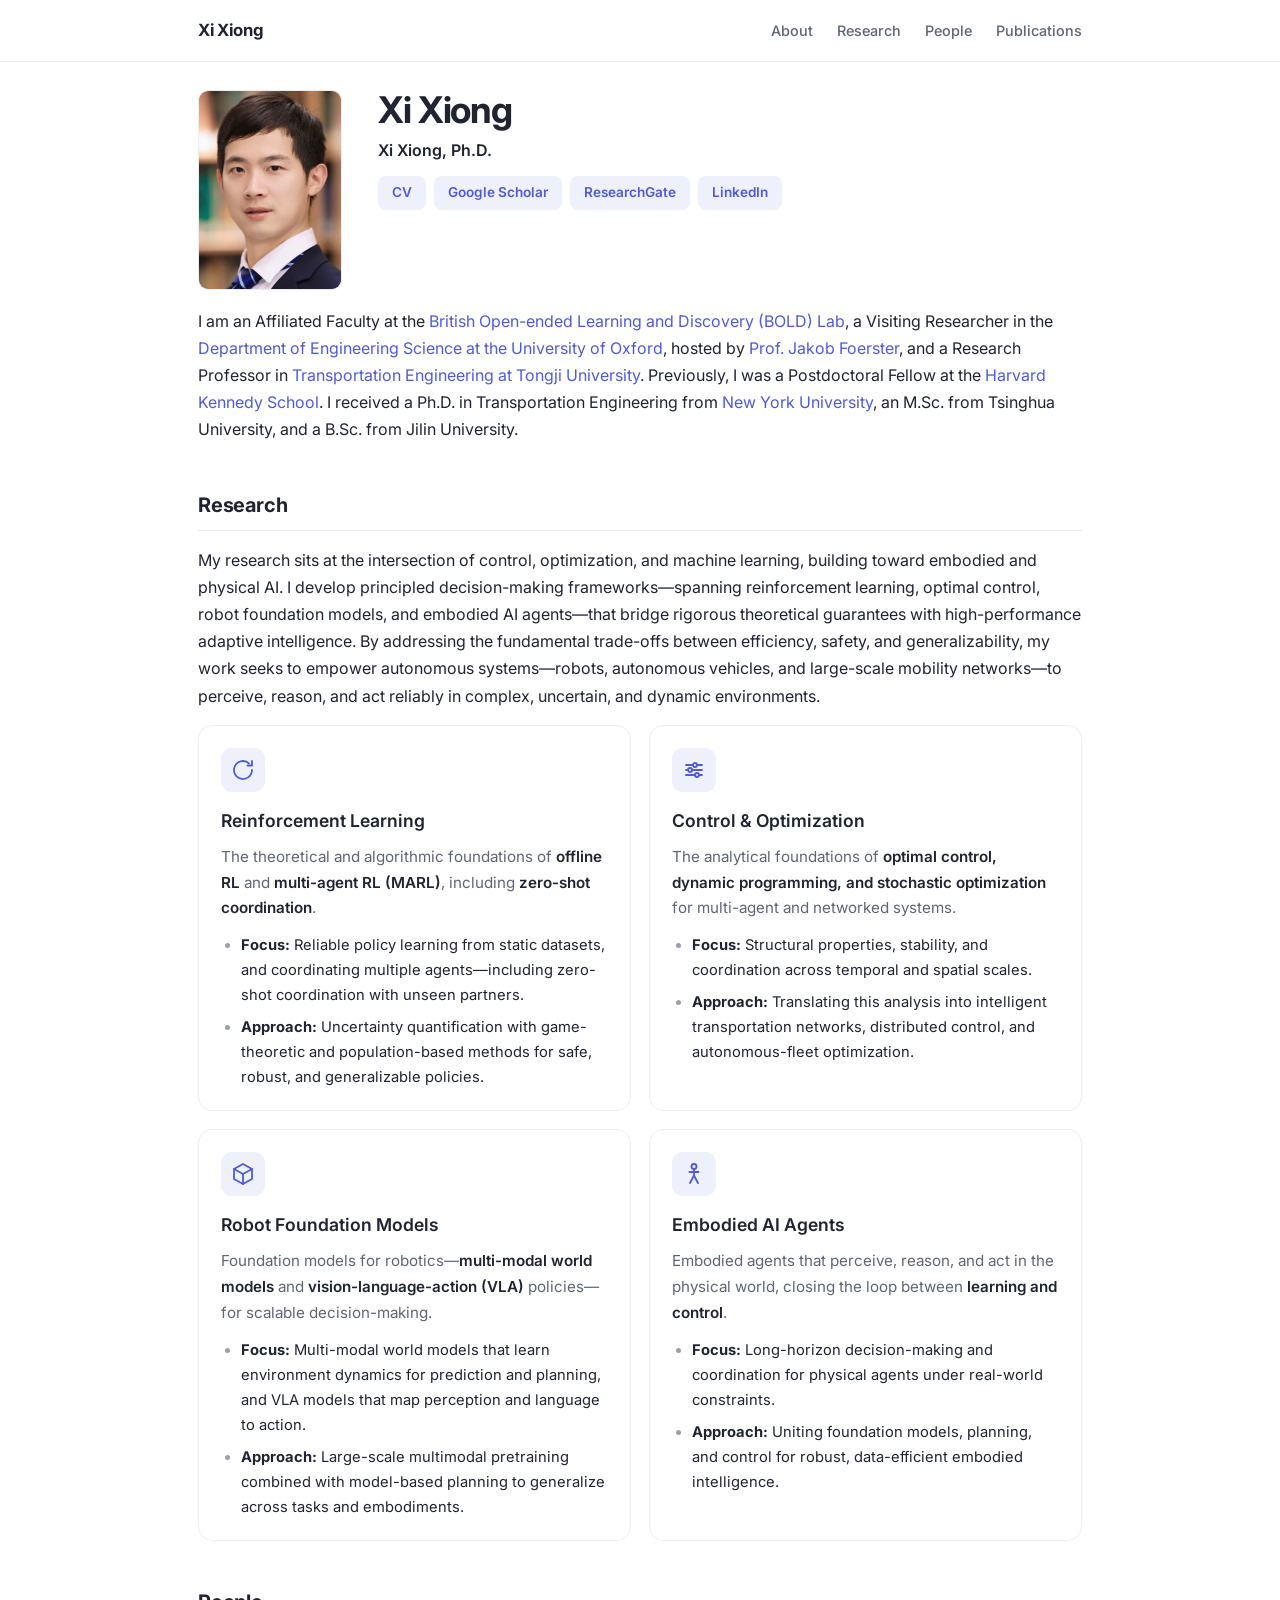
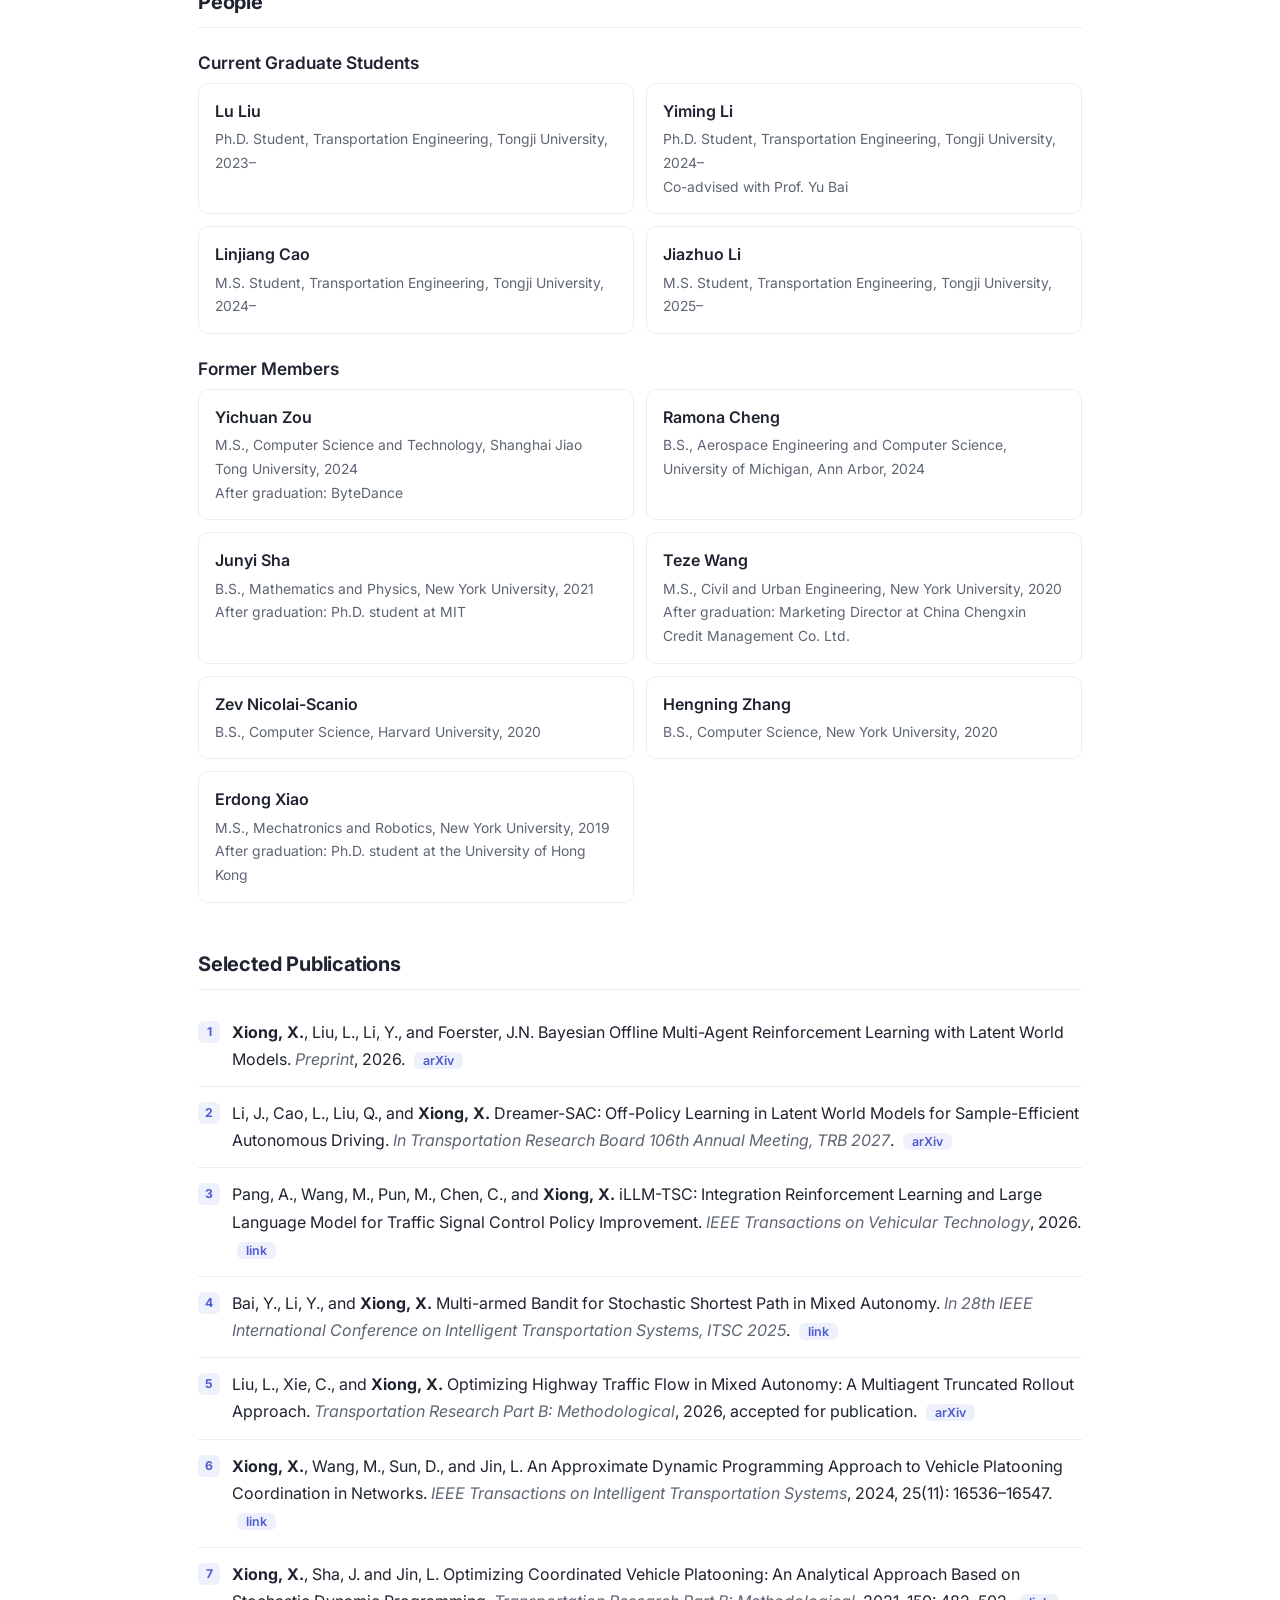
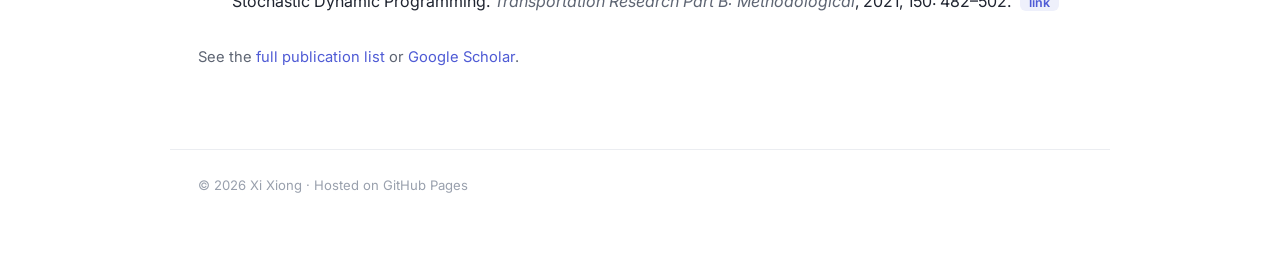
==== commit 4d8337af: "Mark Multiagent Truncated Rollout accepted at TR Part B Move it from working papers to journal paper" ====
--- a/index.html
+++ b/index.html
@@ -192,7 +192,7 @@
       <li>Li, J., Cao, L., Liu, Q., and <span class="me">Xiong, X.</span> Dreamer-SAC: Off-Policy Learning in Latent World Models for Sample-Efficient Autonomous Driving. <i>In Transportation Research Board 106th Annual Meeting, TRB 2027</i>. <a class="taglink" href="https://arxiv.org/abs/2608.10386" target="_blank" rel="noopener">arXiv</a></li>
       <li>Pang, A., Wang, M., Pun, M., Chen, C., and <span class="me">Xiong, X.</span> iLLM-TSC: Integration Reinforcement Learning and Large Language Model for Traffic Signal Control Policy Improvement. <i>IEEE Transactions on Vehicular Technology</i>, 2026. <a class="taglink" href="https://ieeexplore.ieee.org/abstract/document/11434951" target="_blank" rel="noopener">link</a></li>
       <li>Bai, Y., Li, Y., and <span class="me">Xiong, X.</span> Multi-armed Bandit for Stochastic Shortest Path in Mixed Autonomy. <i>In 28th IEEE International Conference on Intelligent Transportation Systems, ITSC 2025</i>. <a class="taglink" href="https://ieeexplore.ieee.org/document/11423731" target="_blank" rel="noopener">link</a></li>
-      <li>Liu, L., Xie, C., and <span class="me">Xiong, X.</span> Optimizing Highway Traffic Flow in Mixed Autonomy: A Multiagent Truncated Rollout Approach. <i>Transportation Research Part B: Methodological</i> (under review). <a class="taglink" href="https://arxiv.org/pdf/2508.19203" target="_blank" rel="noopener">arXiv</a></li>
+      <li>Liu, L., Xie, C., and <span class="me">Xiong, X.</span> Optimizing Highway Traffic Flow in Mixed Autonomy: A Multiagent Truncated Rollout Approach. <i>Transportation Research Part B: Methodological</i>, 2026, accepted for publication. <a class="taglink" href="https://arxiv.org/pdf/2508.19203" target="_blank" rel="noopener">arXiv</a></li>
       <li><span class="me">Xiong, X.</span>, Wang, M., Sun, D., and Jin, L. An Approximate Dynamic Programming Approach to Vehicle Platooning Coordination in Networks. <i>IEEE Transactions on Intelligent Transportation Systems</i>, 2024, 25(11): 16536–16547. <a class="taglink" href="https://ieeexplore.ieee.org/abstract/document/10591414" target="_blank" rel="noopener">link</a></li>
       <li><span class="me">Xiong, X.</span>, Sha, J. and Jin, L. Optimizing Coordinated Vehicle Platooning: An Analytical Approach Based on Stochastic Dynamic Programming. <i>Transportation Research Part B: Methodological</i>, 2021, 150: 482–502. <a class="taglink" href="https://www.sciencedirect.com/science/article/pii/S019126152100120X?dgcid=coauthor" target="_blank" rel="noopener">link</a></li>
     </ol>
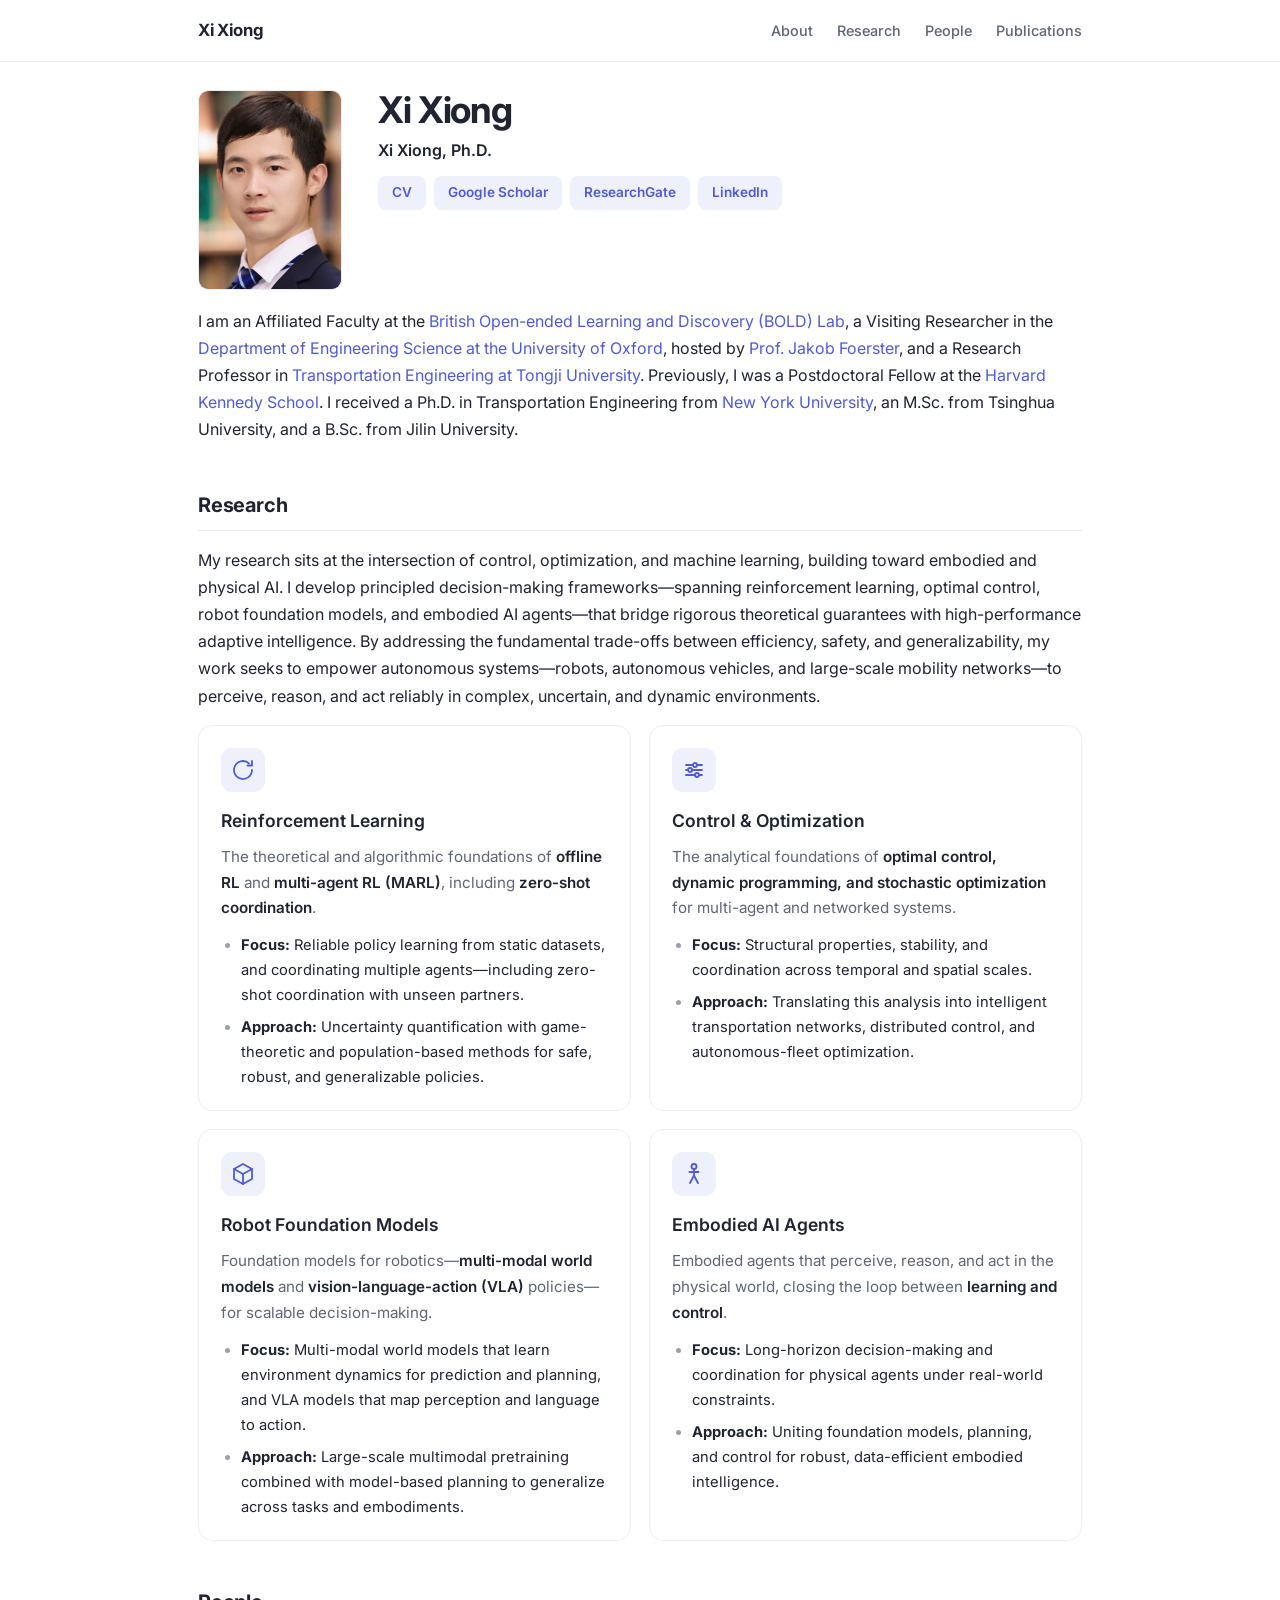
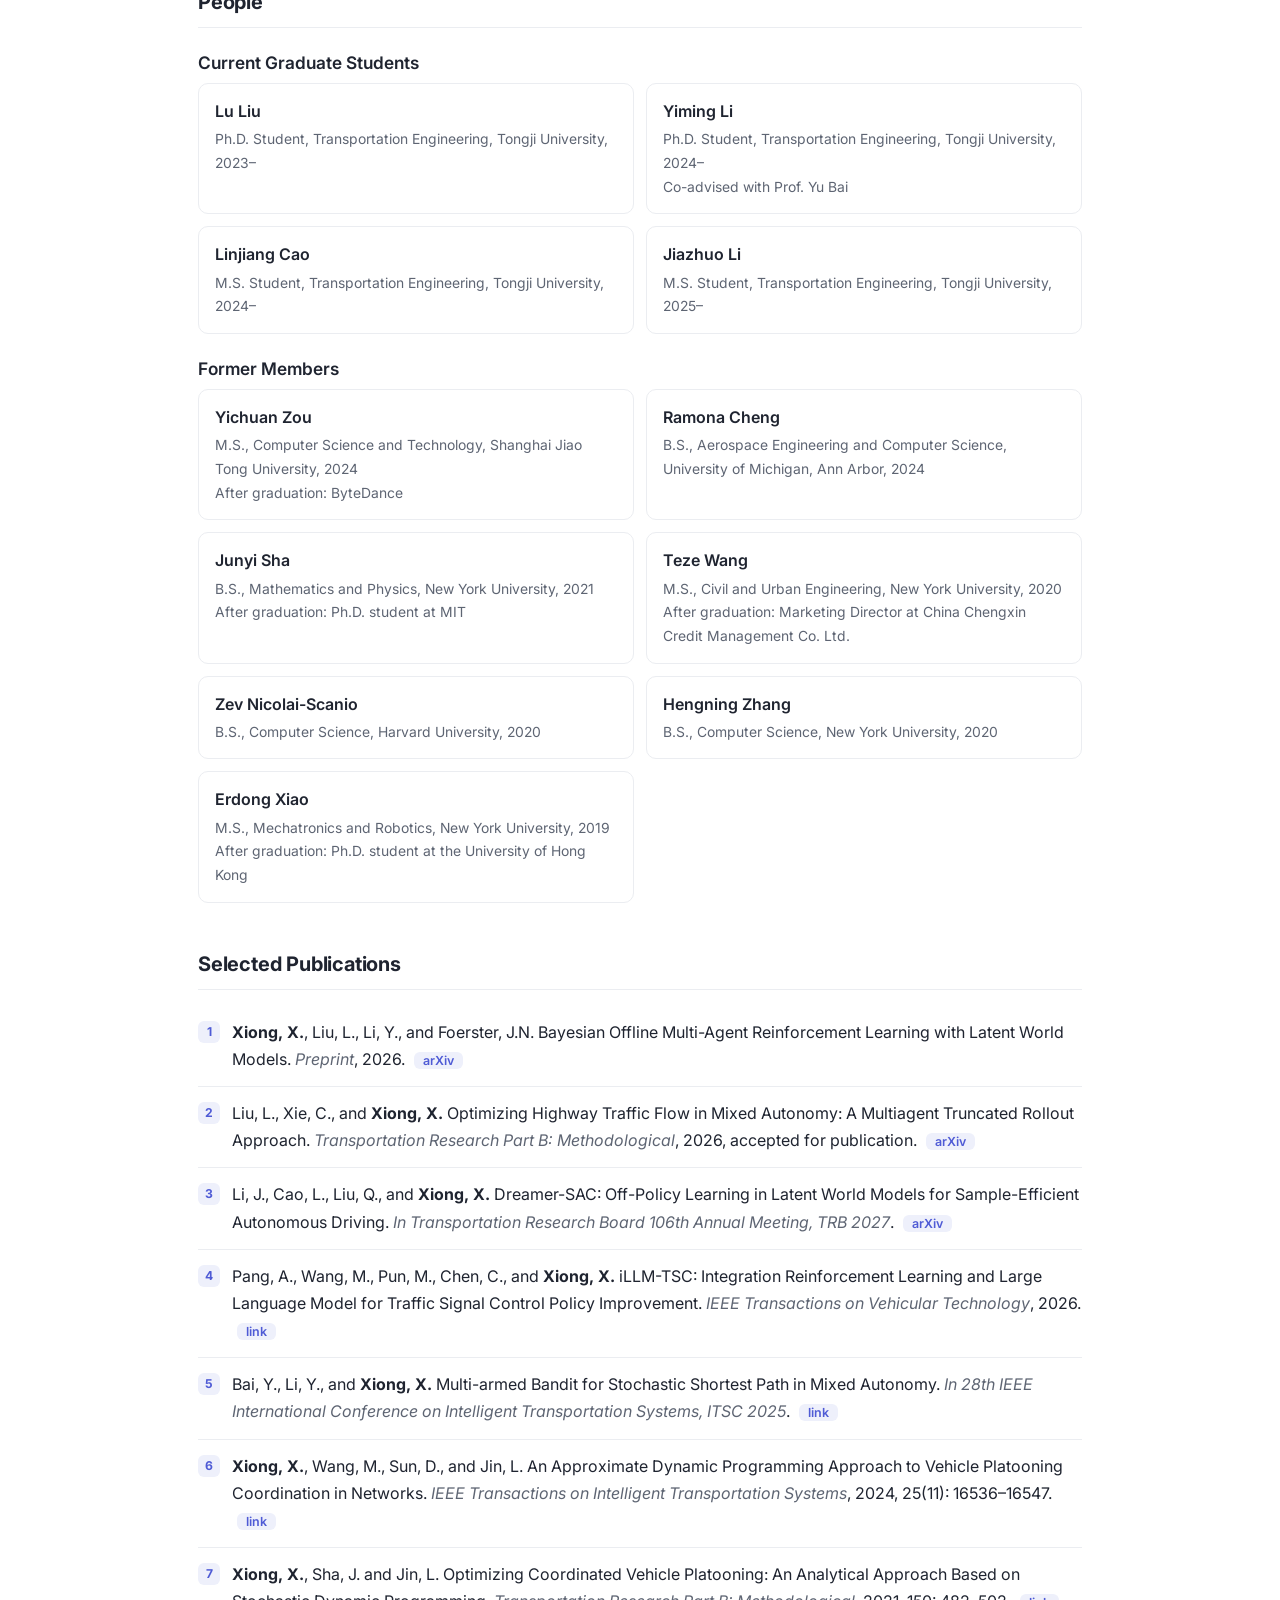
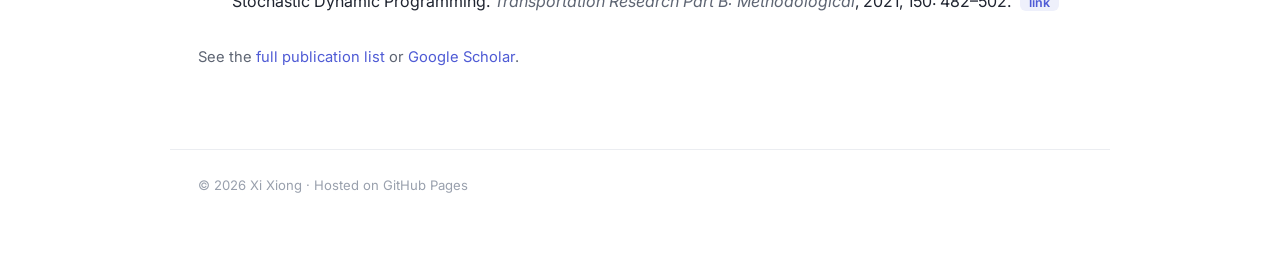
==== commit 73c14273: "Move accepted TR-B paper to second in selected publications Co-Authored-By: Claude Opus 4.8 <noreply" ====
--- a/index.html
+++ b/index.html
@@ -189,10 +189,10 @@
     <h2>Selected Publications</h2>
     <ol class="pub-list">
       <li><span class="me">Xiong, X.</span>, Liu, L., Li, Y., and Foerster, J.N. Bayesian Offline Multi-Agent Reinforcement Learning with Latent World Models. <i>Preprint</i>, 2026. <a class="taglink" href="https://arxiv.org/abs/2610.39576" target="_blank" rel="noopener">arXiv</a></li>
+      <li>Liu, L., Xie, C., and <span class="me">Xiong, X.</span> Optimizing Highway Traffic Flow in Mixed Autonomy: A Multiagent Truncated Rollout Approach. <i>Transportation Research Part B: Methodological</i>, 2026, accepted for publication. <a class="taglink" href="https://arxiv.org/pdf/2508.19203" target="_blank" rel="noopener">arXiv</a></li>
       <li>Li, J., Cao, L., Liu, Q., and <span class="me">Xiong, X.</span> Dreamer-SAC: Off-Policy Learning in Latent World Models for Sample-Efficient Autonomous Driving. <i>In Transportation Research Board 106th Annual Meeting, TRB 2027</i>. <a class="taglink" href="https://arxiv.org/abs/2608.10386" target="_blank" rel="noopener">arXiv</a></li>
       <li>Pang, A., Wang, M., Pun, M., Chen, C., and <span class="me">Xiong, X.</span> iLLM-TSC: Integration Reinforcement Learning and Large Language Model for Traffic Signal Control Policy Improvement. <i>IEEE Transactions on Vehicular Technology</i>, 2026. <a class="taglink" href="https://ieeexplore.ieee.org/abstract/document/11434951" target="_blank" rel="noopener">link</a></li>
       <li>Bai, Y., Li, Y., and <span class="me">Xiong, X.</span> Multi-armed Bandit for Stochastic Shortest Path in Mixed Autonomy. <i>In 28th IEEE International Conference on Intelligent Transportation Systems, ITSC 2025</i>. <a class="taglink" href="https://ieeexplore.ieee.org/document/11423731" target="_blank" rel="noopener">link</a></li>
-      <li>Liu, L., Xie, C., and <span class="me">Xiong, X.</span> Optimizing Highway Traffic Flow in Mixed Autonomy: A Multiagent Truncated Rollout Approach. <i>Transportation Research Part B: Methodological</i>, 2026, accepted for publication. <a class="taglink" href="https://arxiv.org/pdf/2508.19203" target="_blank" rel="noopener">arXiv</a></li>
       <li><span class="me">Xiong, X.</span>, Wang, M., Sun, D., and Jin, L. An Approximate Dynamic Programming Approach to Vehicle Platooning Coordination in Networks. <i>IEEE Transactions on Intelligent Transportation Systems</i>, 2024, 25(11): 16536–16547. <a class="taglink" href="https://ieeexplore.ieee.org/abstract/document/10591414" target="_blank" rel="noopener">link</a></li>
       <li><span class="me">Xiong, X.</span>, Sha, J. and Jin, L. Optimizing Coordinated Vehicle Platooning: An Analytical Approach Based on Stochastic Dynamic Programming. <i>Transportation Research Part B: Methodological</i>, 2021, 150: 482–502. <a class="taglink" href="https://www.sciencedirect.com/science/article/pii/S019126152100120X?dgcid=coauthor" target="_blank" rel="noopener">link</a></li>
     </ol>
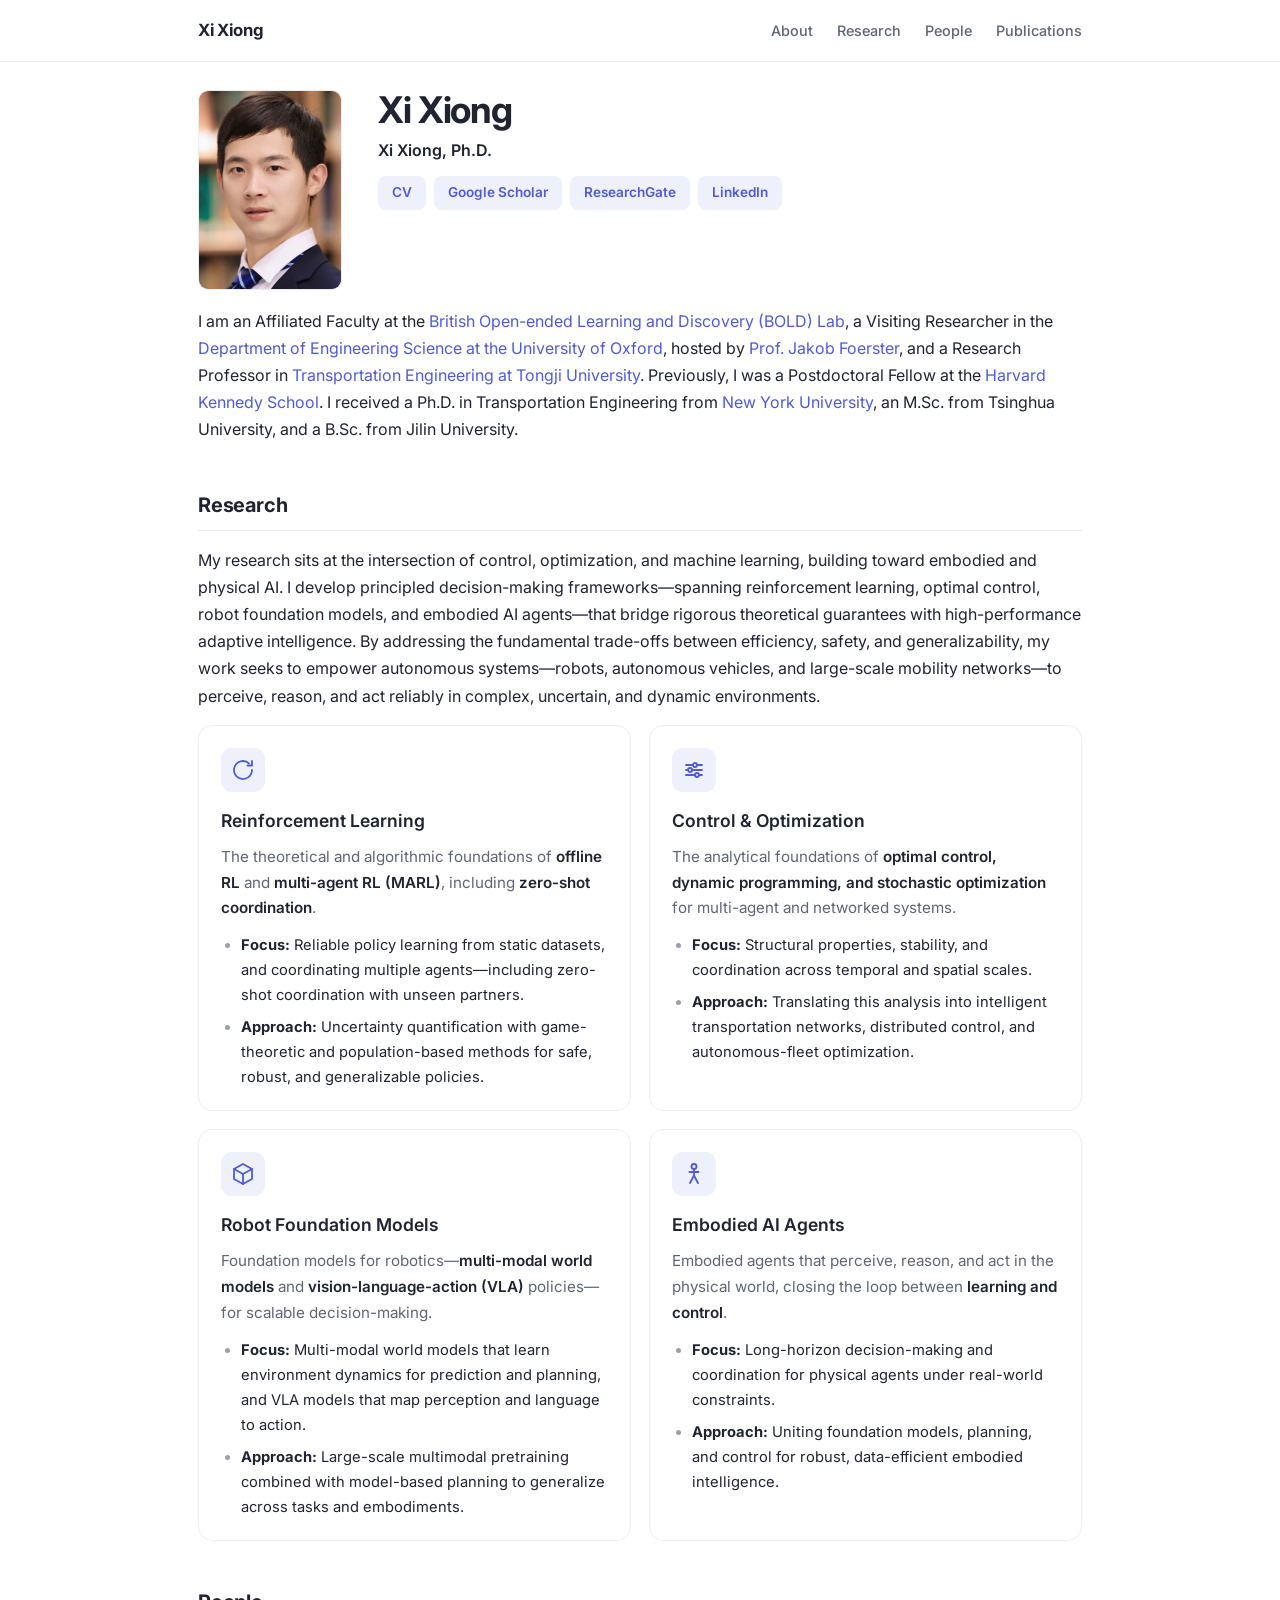
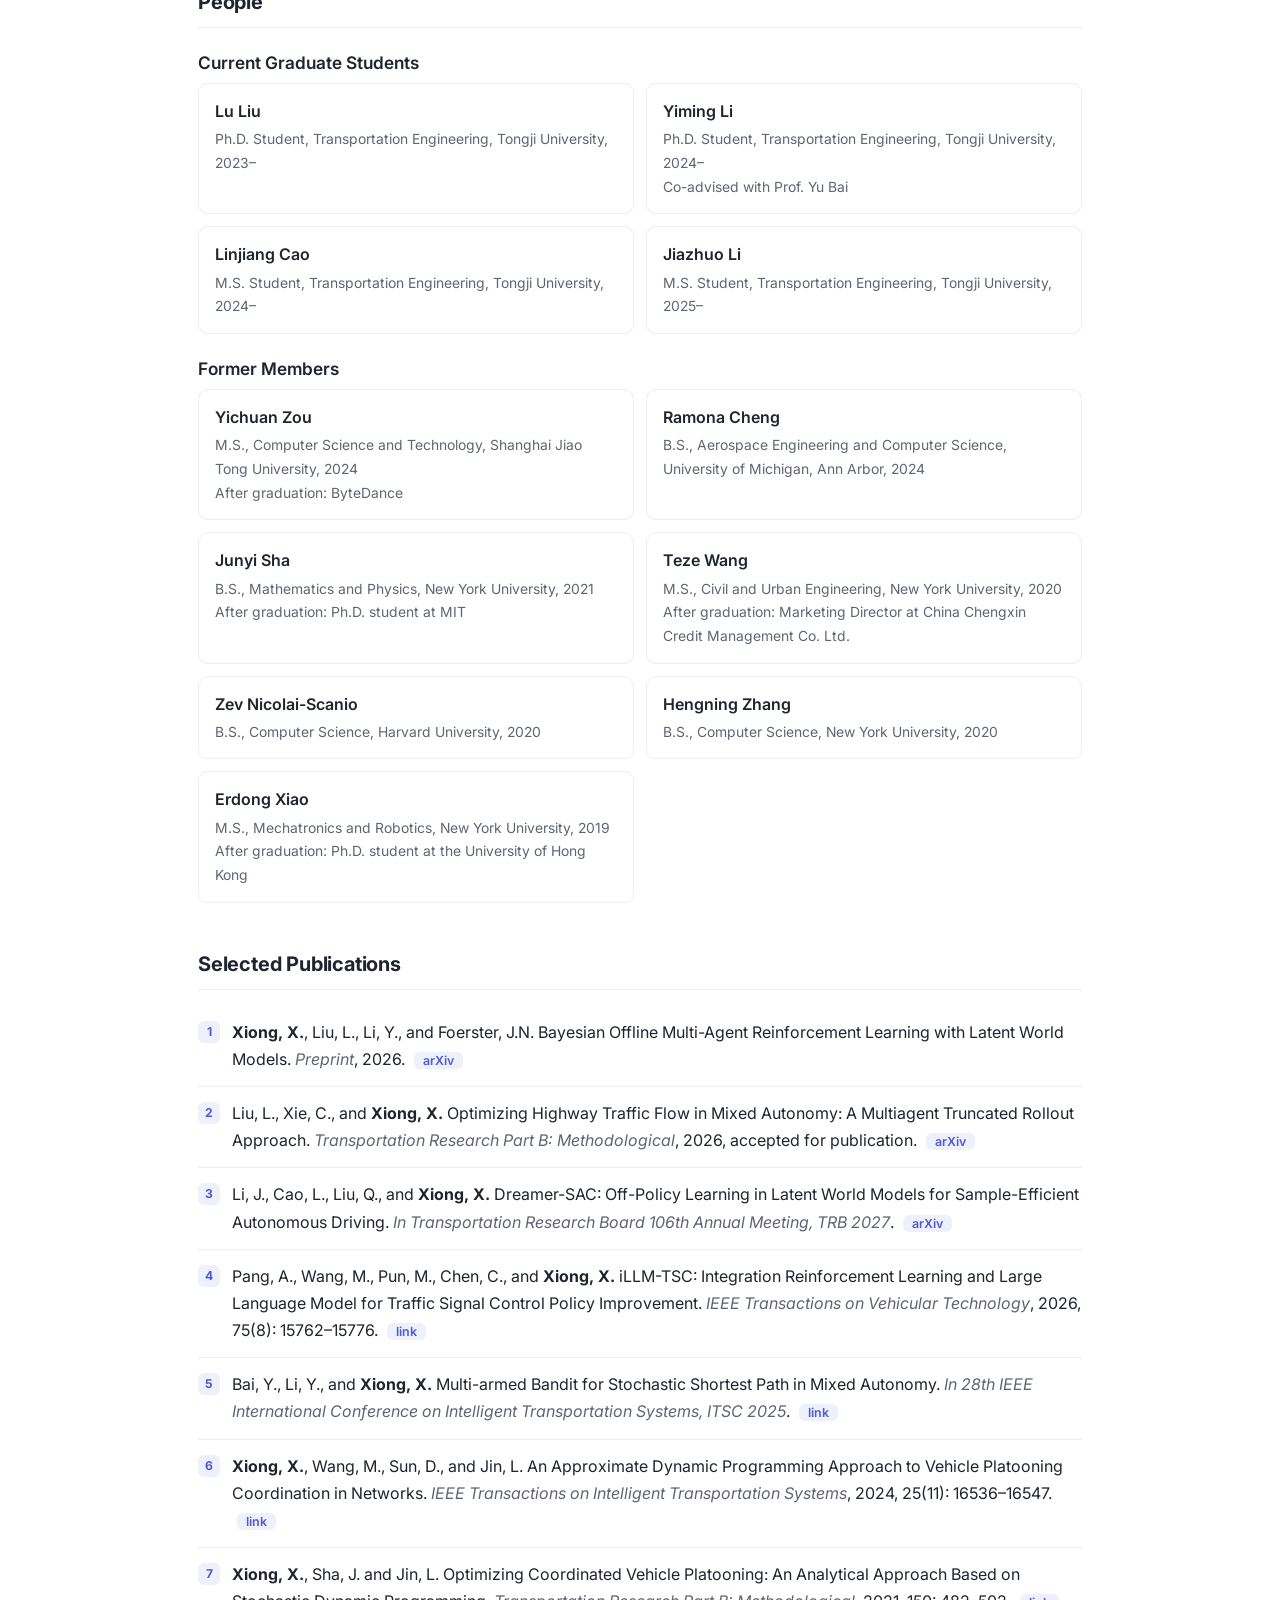
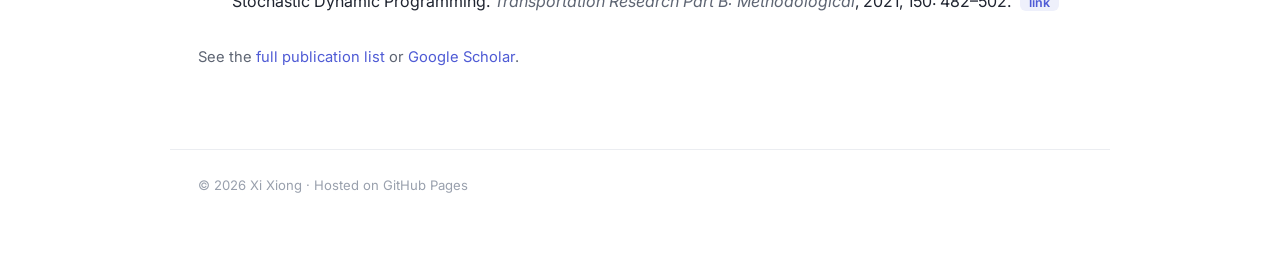
==== commit 7661148e: "Update iLLM-TSC citation with volume, issue, and pages IEEE Transactions on Vehicular Technology, 20" ====
--- a/index.html
+++ b/index.html
@@ -191,7 +191,7 @@
       <li><span class="me">Xiong, X.</span>, Liu, L., Li, Y., and Foerster, J.N. Bayesian Offline Multi-Agent Reinforcement Learning with Latent World Models. <i>Preprint</i>, 2026. <a class="taglink" href="https://arxiv.org/abs/2610.39576" target="_blank" rel="noopener">arXiv</a></li>
       <li>Liu, L., Xie, C., and <span class="me">Xiong, X.</span> Optimizing Highway Traffic Flow in Mixed Autonomy: A Multiagent Truncated Rollout Approach. <i>Transportation Research Part B: Methodological</i>, 2026, accepted for publication. <a class="taglink" href="https://arxiv.org/pdf/2508.19203" target="_blank" rel="noopener">arXiv</a></li>
       <li>Li, J., Cao, L., Liu, Q., and <span class="me">Xiong, X.</span> Dreamer-SAC: Off-Policy Learning in Latent World Models for Sample-Efficient Autonomous Driving. <i>In Transportation Research Board 106th Annual Meeting, TRB 2027</i>. <a class="taglink" href="https://arxiv.org/abs/2608.10386" target="_blank" rel="noopener">arXiv</a></li>
-      <li>Pang, A., Wang, M., Pun, M., Chen, C., and <span class="me">Xiong, X.</span> iLLM-TSC: Integration Reinforcement Learning and Large Language Model for Traffic Signal Control Policy Improvement. <i>IEEE Transactions on Vehicular Technology</i>, 2026. <a class="taglink" href="https://ieeexplore.ieee.org/abstract/document/11434951" target="_blank" rel="noopener">link</a></li>
+      <li>Pang, A., Wang, M., Pun, M., Chen, C., and <span class="me">Xiong, X.</span> iLLM-TSC: Integration Reinforcement Learning and Large Language Model for Traffic Signal Control Policy Improvement. <i>IEEE Transactions on Vehicular Technology</i>, 2026, 75(8): 15762–15776. <a class="taglink" href="https://ieeexplore.ieee.org/abstract/document/11434951" target="_blank" rel="noopener">link</a></li>
       <li>Bai, Y., Li, Y., and <span class="me">Xiong, X.</span> Multi-armed Bandit for Stochastic Shortest Path in Mixed Autonomy. <i>In 28th IEEE International Conference on Intelligent Transportation Systems, ITSC 2025</i>. <a class="taglink" href="https://ieeexplore.ieee.org/document/11423731" target="_blank" rel="noopener">link</a></li>
       <li><span class="me">Xiong, X.</span>, Wang, M., Sun, D., and Jin, L. An Approximate Dynamic Programming Approach to Vehicle Platooning Coordination in Networks. <i>IEEE Transactions on Intelligent Transportation Systems</i>, 2024, 25(11): 16536–16547. <a class="taglink" href="https://ieeexplore.ieee.org/abstract/document/10591414" target="_blank" rel="noopener">link</a></li>
       <li><span class="me">Xiong, X.</span>, Sha, J. and Jin, L. Optimizing Coordinated Vehicle Platooning: An Analytical Approach Based on Stochastic Dynamic Programming. <i>Transportation Research Part B: Methodological</i>, 2021, 150: 482–502. <a class="taglink" href="https://www.sciencedirect.com/science/article/pii/S019126152100120X?dgcid=coauthor" target="_blank" rel="noopener">link</a></li>
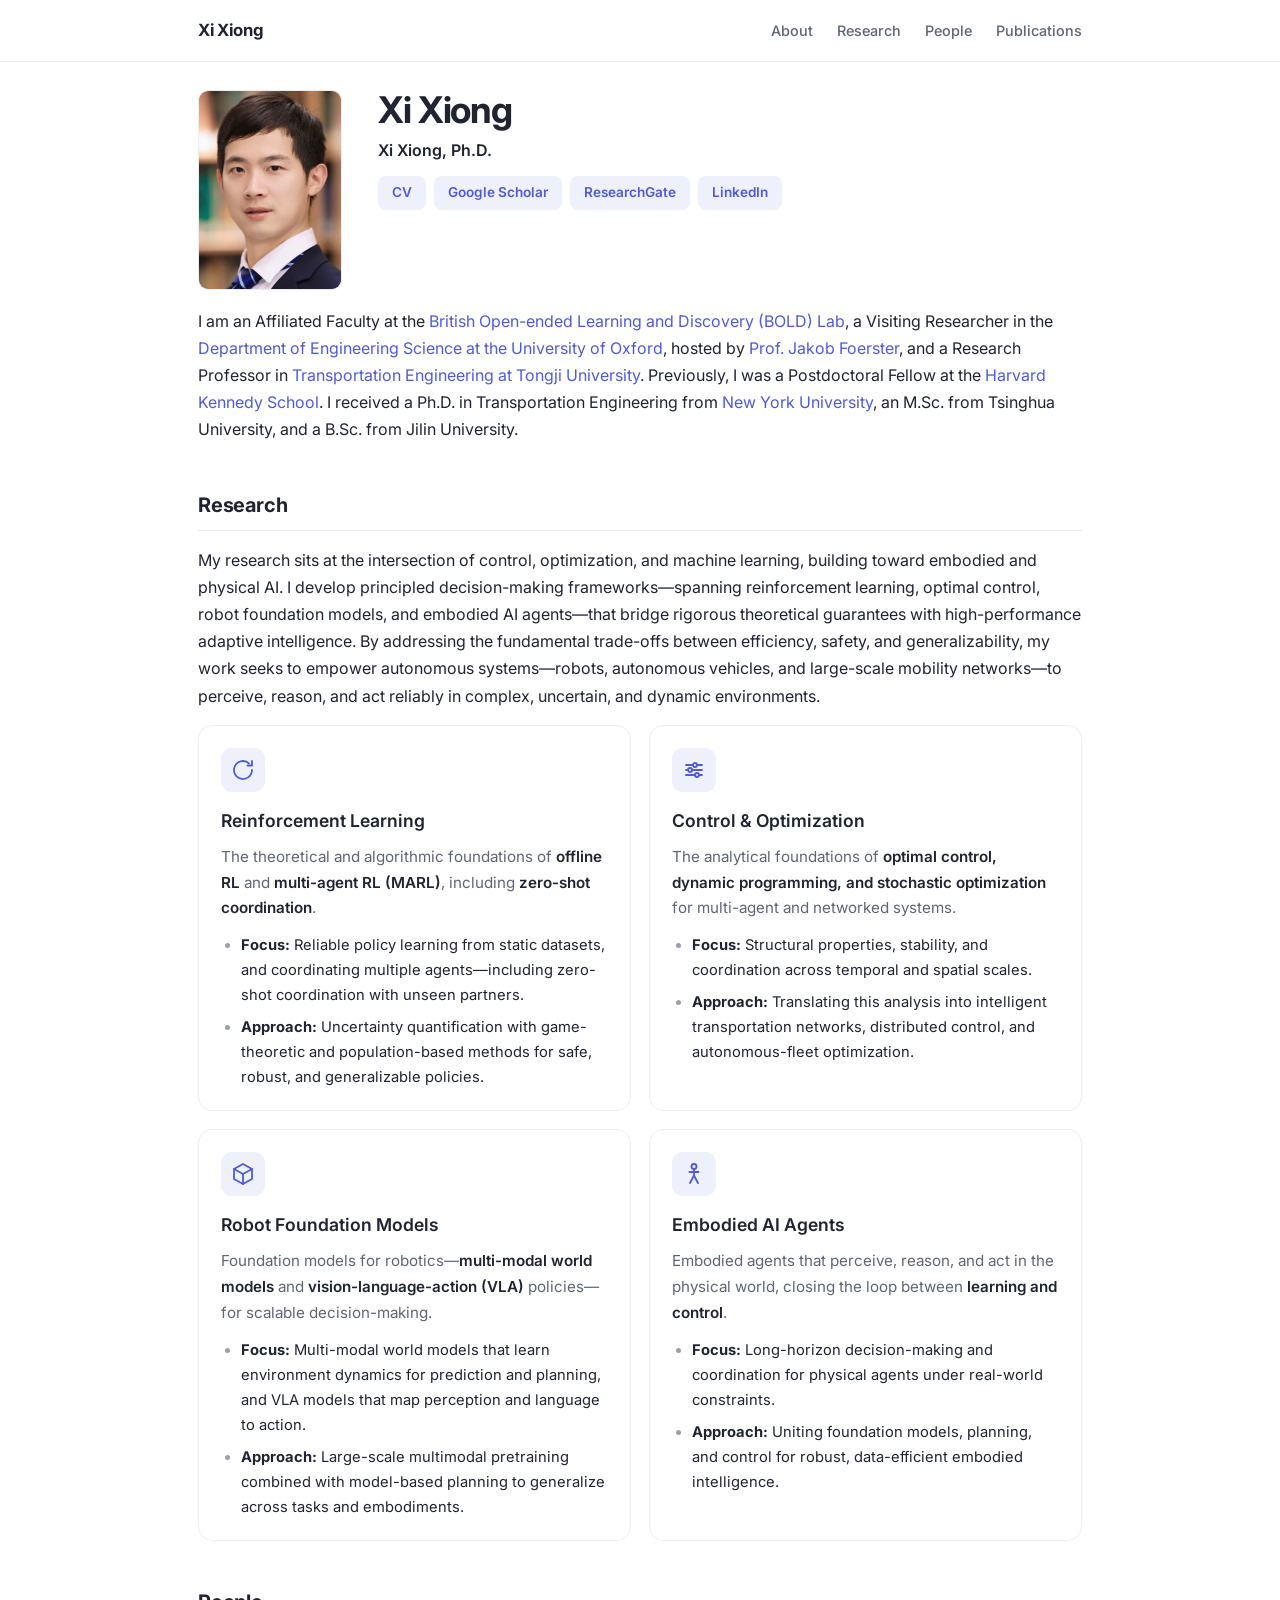
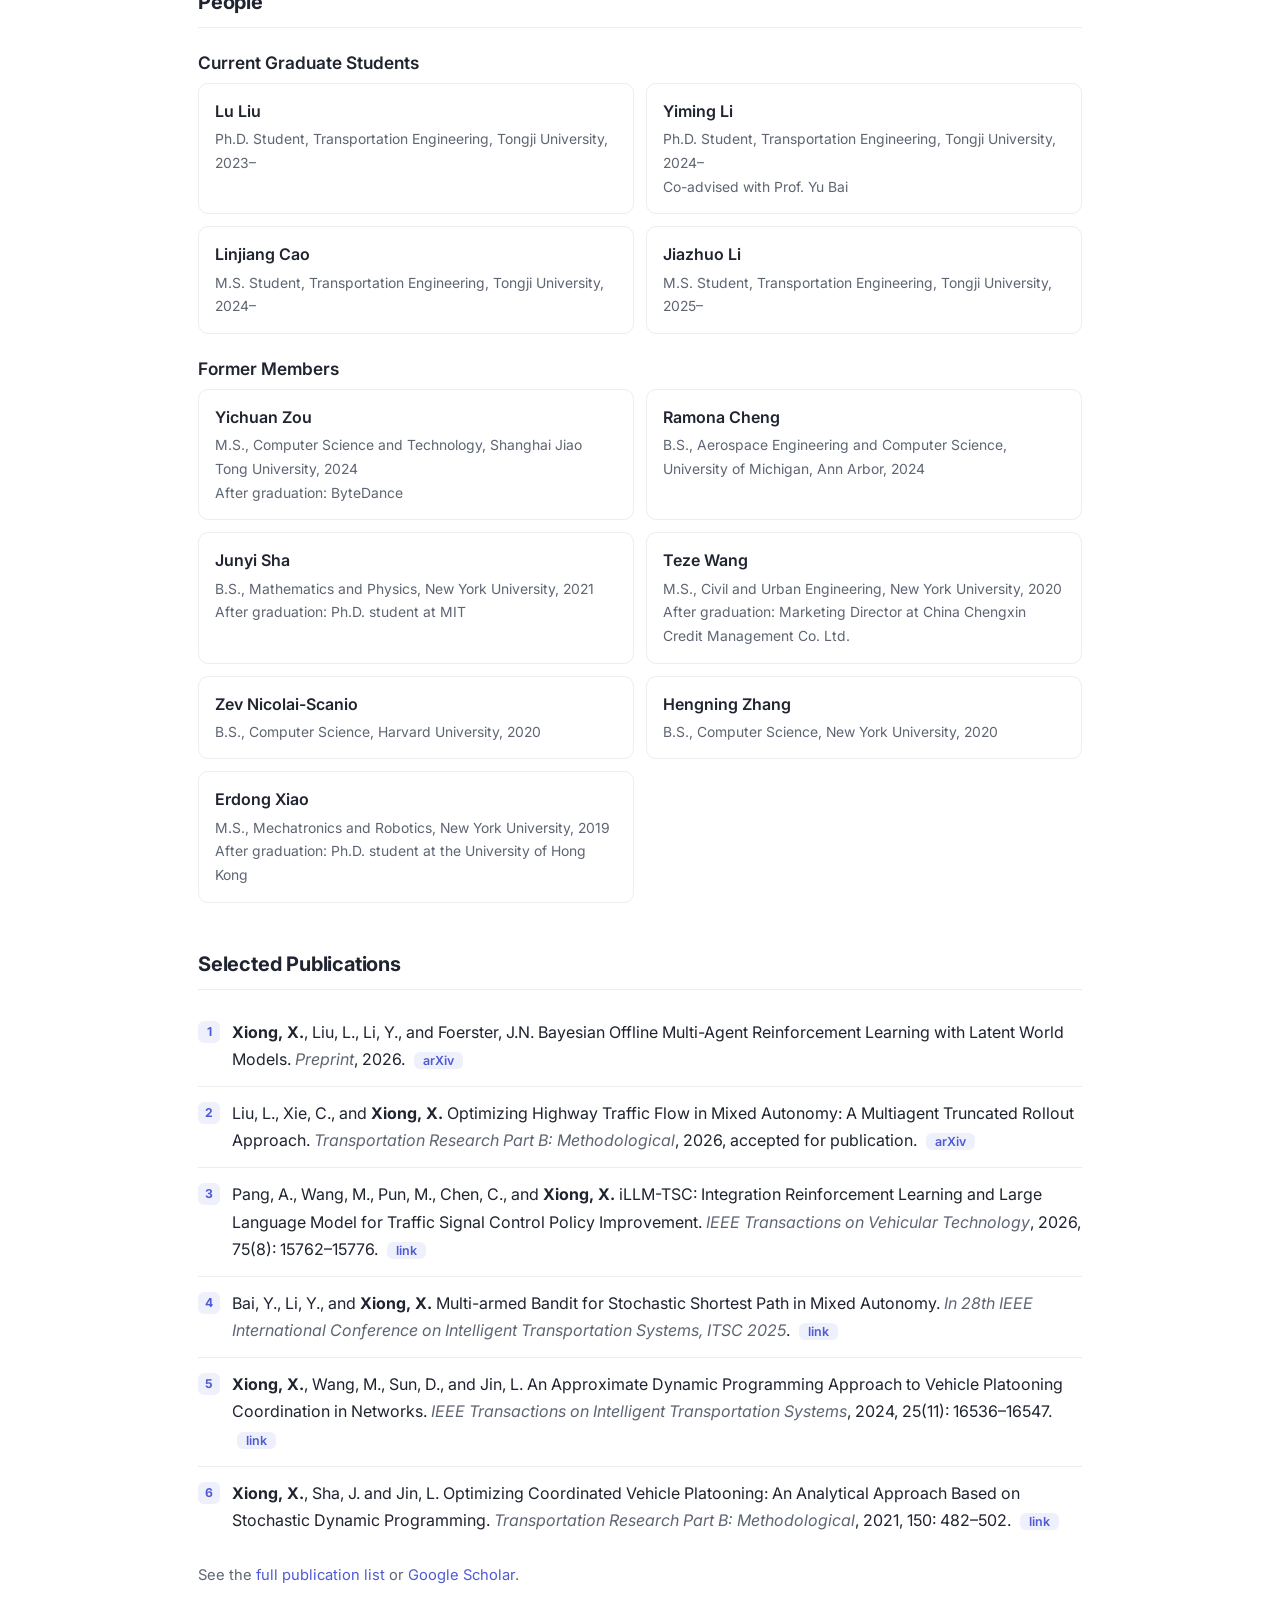
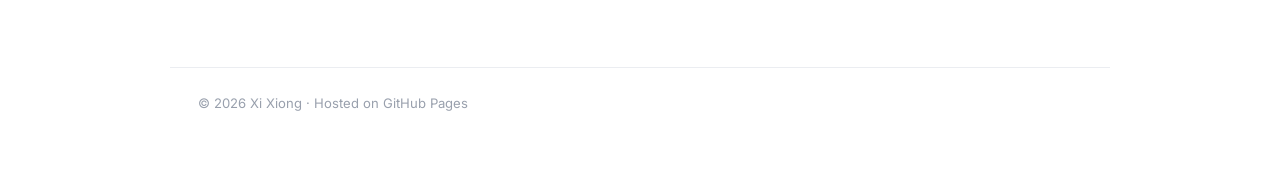
==== commit 4aec11e1: "Remove Dreamer-SAC from selected publications Co-Authored-By: Claude Opus 4.8 <noreply@anthropic.com" ====
--- a/index.html
+++ b/index.html
@@ -190,7 +190,6 @@
     <ol class="pub-list">
       <li><span class="me">Xiong, X.</span>, Liu, L., Li, Y., and Foerster, J.N. Bayesian Offline Multi-Agent Reinforcement Learning with Latent World Models. <i>Preprint</i>, 2026. <a class="taglink" href="https://arxiv.org/abs/2610.39576" target="_blank" rel="noopener">arXiv</a></li>
       <li>Liu, L., Xie, C., and <span class="me">Xiong, X.</span> Optimizing Highway Traffic Flow in Mixed Autonomy: A Multiagent Truncated Rollout Approach. <i>Transportation Research Part B: Methodological</i>, 2026, accepted for publication. <a class="taglink" href="https://arxiv.org/pdf/2508.19203" target="_blank" rel="noopener">arXiv</a></li>
-      <li>Li, J., Cao, L., Liu, Q., and <span class="me">Xiong, X.</span> Dreamer-SAC: Off-Policy Learning in Latent World Models for Sample-Efficient Autonomous Driving. <i>In Transportation Research Board 106th Annual Meeting, TRB 2027</i>. <a class="taglink" href="https://arxiv.org/abs/2608.10386" target="_blank" rel="noopener">arXiv</a></li>
       <li>Pang, A., Wang, M., Pun, M., Chen, C., and <span class="me">Xiong, X.</span> iLLM-TSC: Integration Reinforcement Learning and Large Language Model for Traffic Signal Control Policy Improvement. <i>IEEE Transactions on Vehicular Technology</i>, 2026, 75(8): 15762–15776. <a class="taglink" href="https://ieeexplore.ieee.org/abstract/document/11434951" target="_blank" rel="noopener">link</a></li>
       <li>Bai, Y., Li, Y., and <span class="me">Xiong, X.</span> Multi-armed Bandit for Stochastic Shortest Path in Mixed Autonomy. <i>In 28th IEEE International Conference on Intelligent Transportation Systems, ITSC 2025</i>. <a class="taglink" href="https://ieeexplore.ieee.org/document/11423731" target="_blank" rel="noopener">link</a></li>
       <li><span class="me">Xiong, X.</span>, Wang, M., Sun, D., and Jin, L. An Approximate Dynamic Programming Approach to Vehicle Platooning Coordination in Networks. <i>IEEE Transactions on Intelligent Transportation Systems</i>, 2024, 25(11): 16536–16547. <a class="taglink" href="https://ieeexplore.ieee.org/abstract/document/10591414" target="_blank" rel="noopener">link</a></li>
